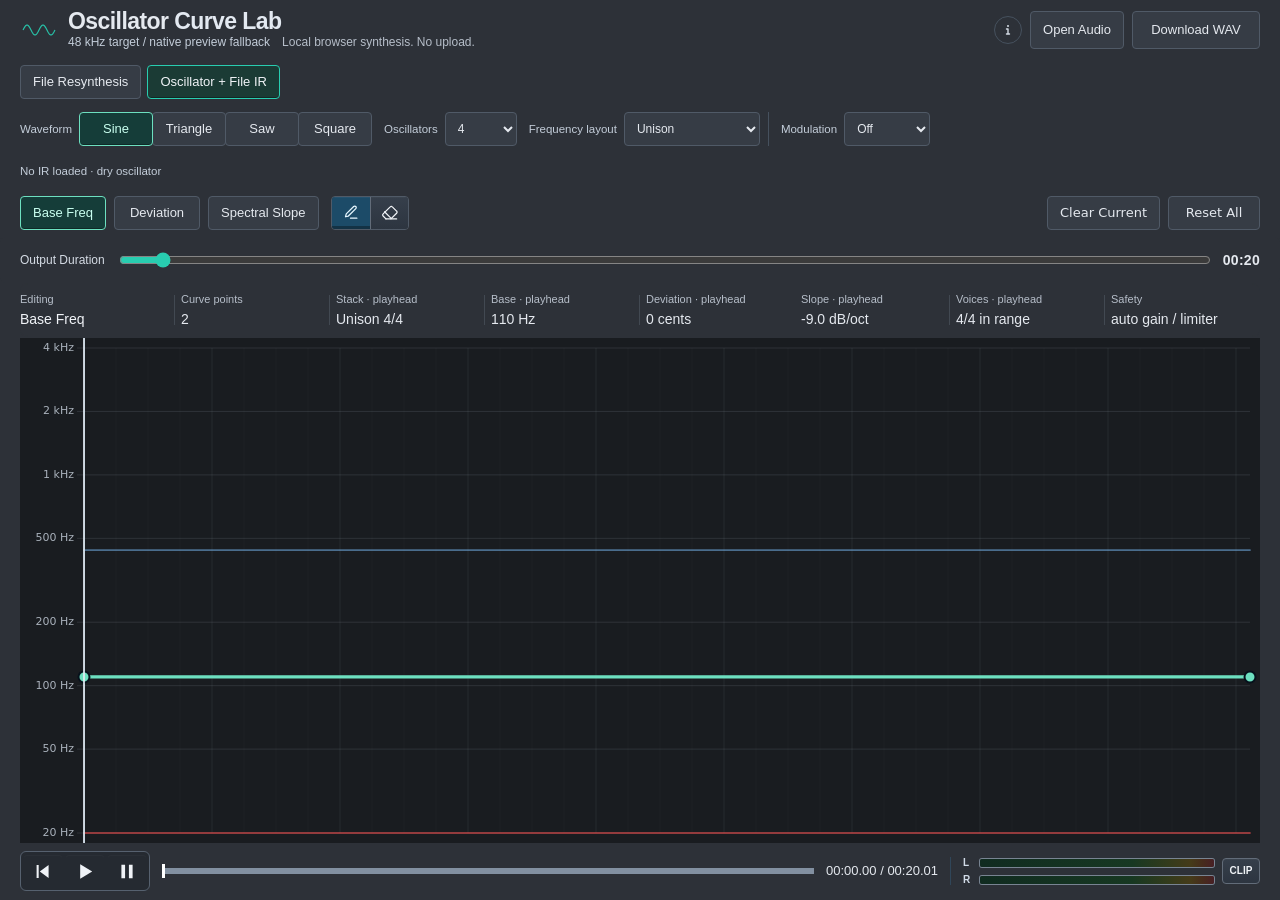
==== index.html @ 2f98160d "Align oscillator footer with common output transport" ====
<!doctype html>
<html lang="en">
  <head>
    <meta charset="utf-8">
    <meta name="viewport" content="width=device-width, initial-scale=1">
    <title>Oscillator Curve Lab</title>
    <link rel="icon" type="image/svg+xml" href="assets/identity/oscillator-micro.svg?v=hub-v0.10">
    <link rel="stylesheet" href="assets/identity/tokens.css?v=hub-v0.10">
    <link rel="stylesheet" href="src/styles.css?v=20261015-source-tone1">
    <link rel="stylesheet" href="src/common-transport.css?v=20261013-1">
    <link rel="stylesheet" href="src/curve-actions.css?v=20261014-family1">
    <link rel="stylesheet" href="src/file-help.css?v=20261014-family1">
    <link rel="stylesheet" href="src/parameter-help.css?v=20261014-family1">
    <link rel="stylesheet" href="src/studio-theme.css?v=20261015-family1">
    <link rel="stylesheet" href="src/button-states.css?v=20261015-2">
  <link rel="stylesheet" href="src/value-strip.css?v=20261015-1">
  <link rel="stylesheet" href="src/functional-surfaces.css?v=20261015-oscillator4">
    <link rel="stylesheet" href="src/content-alignment.css?v=20261015-1">
  <link rel="stylesheet" href="src/transport-polish.css?v=20261015-2">
  <link rel="stylesheet" href="src/transport-surface.css?v=20261015-3">
  <link rel="stylesheet" href="src/brand-layout.css?v=20261015-1">
    <link rel="stylesheet" href="src/readout-layout.css?v=20261015-compact2">
    <link rel="stylesheet" href="src/header-rhythm.css?v=20261015-2">
    <link rel="stylesheet" href="src/expanded-editor.css?v=20261015-1">
    <link rel="stylesheet" href="src/settings-density.css?v=20261015-segments1">
    <link rel="stylesheet" href="src/typography.css?v=20261015-compact-select1">
  <link rel="stylesheet" href="src/quiet-ui.css?v=20261023-family1">
    <link rel="stylesheet" href="src/refined-ui.css?v=20261026-graphite1">
</head>
  <body>
    <main class="app">
      <header class="topbar">
        <div class="brand">
          <img class="brandMark" src="assets/identity/oscillator-symbol.svg?v=hub-v0.10" width="48" height="48" alt="" aria-hidden="true">
          <div class="brandCopy">
            <h1><span>Oscillator </span><span class="brandAccent">Curve Lab</span></h1>
            <p class="tagline">Draw base pitch, oscillator spread, and spectral slope across time.</p>
            <p class="statusLine"><span id="engineStatus">48 kHz target / native preview fallback</span><span class="privacyNote">Local browser synthesis. No upload.</span></p>
          </div>
        </div>
        <div class="transport">
          <details id="fileHelp" class="fileHelp">
            <summary aria-label="Audio file and export information" title="Audio file and export information"><svg width="16" height="16" viewBox="0 0 16 16" fill="none" aria-hidden="true"><circle cx="8" cy="4" r="1" fill="currentColor"/><path d="M6.5 7h1.5v5m-1.5 0h3" stroke="currentColor" stroke-width="1.4" stroke-linecap="round" stroke-linejoin="round"/></svg></summary>
            <div class="fileHelpPanel">
              <strong>Files &amp; export</strong>
              <dl>
                <dt>Input</dt><dd>WAV, MP3 recommended.</dd>
                <dt>AIFF</dt><dd>Mono/stereo 16/24-bit PCM (8–192 kHz), converted locally on import. AIFF-C is not supported.</dd>
                <dt>File size</dt><dd>Up to 16 MiB.</dd>
                <dt>Output</dt><dd>1–600 s synthesis, plus file IR tail when used · Stereo 2ch · 48 kHz / 24-bit WAV.</dd>
              </dl>
              <p>Resynthesis analyzes up to 30 s from the center of the file. Short excerpts recommended. Use one Lab at a time for heavy processing.</p>
            </div>
          </details>
          <button title="AIFF: mono/stereo 16/24-bit PCM is converted locally on import. AIFF-C is not supported." id="openAudioButton" type="button">Open Audio</button>
          <input id="impulseInput" type="file" accept="audio/*,.wav,.aif,.aiff,.aifc,.mp3,.m4a,.flac" hidden>
          <div class="exportStatus" role="status" aria-label="Export status" hidden><strong id="downloadReadout">ready</strong></div>
          <button id="downloadButton" type="button" title="1–600 s synthesis, plus file IR tail when used · Stereo 2ch · 48 kHz / 24-bit WAV.">Download WAV</button>
        </div>
      </header>

      <section class="editor">
        <div class="sourceBand" title="Choose a synthesis path. File IR processes the oscillator sound.">
          <div class="soundModes" role="group" aria-label="Sound generation mode">
            <button id="resynthesisMode" type="button" aria-pressed="false">File Resynthesis</button>
            <button id="convolutionButton" class="active" type="button" aria-pressed="true">Oscillator + File IR</button>
          </div>

        </div>
        <div class="controlBand" id="oscillatorControls">
          <div class="synthesisGroup">
          <div class="waveformButtons" role="group" aria-label="Waveform">
            <span>Waveform</span>
            <button class="waveformButton active" type="button" aria-pressed="true" data-waveform="sine">Sine</button>
            <button class="waveformButton" type="button" aria-pressed="false" data-waveform="triangle">Triangle</button>
            <button class="waveformButton" type="button" aria-pressed="false" data-waveform="saw">Saw</button>
            <button class="waveformButton" type="button" aria-pressed="false" data-waveform="square">Square</button>
          </div>
          <label class="compactField countField">
            Oscillators
            <select id="countSelect">
              <option value="1">1</option>
              <option value="2">2</option>
              <option value="4" selected>4</option>
              <option value="8">8</option>
              <option value="16">16</option>
            </select>
          </label>
          <label class="compactField stackField">
            Frequency layout
            <select id="stackSelect">
              <option value="unison">Unison</option>
              <option value="harmonic">Harmonic</option>
              <option value="odd">Odd Harmonics</option>
              <option value="multiplier">Multiplier</option>
            </select>
          </label>
          </div>
          <div class="modulationGroup">
          <label class="compactField modulationField">
            Modulation
            <select id="modulationSelect">
              <option value="off">Off</option>
              <option value="fm">FM</option>
              <option value="am">AM</option>
              <option value="ring">Ring</option>
            </select>
          </label>
          <label id="modulationRatioField" class="compactField ratioField" hidden>
            Mod Freq ×
            <input id="modulationRatioInput" type="number" min="0.25" max="8" step="0.25" value="1" inputmode="decimal">
          </label>
          </div>
          <div id="resynthesisControls" class="resynthesisControls" hidden>
            <span id="resynthesisSource" class="impulseStatus" role="status">No sound file loaded</span>
            <label class="compactField resynthesisCount">Partials
              <select id="partialCountSelect"><option value="32">32</option><option value="64">64</option></select>
            </label>
            <span id="analysisStatus" role="status">Open a sound file to analyze</span>
          </div>
        </div>

        <div class="impulseBand">
          <span id="impulseStatus" class="impulseStatus" role="status" hidden>No IR loaded · dry oscillator</span>
          <div id="convolutionControls" class="convolutionControls" hidden>
            <label class="wetControl">Dry/Wet
              <input id="convolutionWet" type="range" min="0" max="100" value="50">
              <output id="convolutionWetValue" for="convolutionWet">50%</output>
            </label>
            <label class="wetControl">IR Length
              <input id="impulseLength" type="range" min="0" max="100" value="0">
              <output id="impulseLengthValue" for="impulseLength">0%</output>
            </label>
            <span id="impulseUsedLength" class="impulseUsedLength">3.00 s</span>
          </div>
        </div>

        <div id="modulationInfo" class="modulationInfo" hidden aria-live="polite">
          <span id="modulationFrequencyInfo"></span>
          <span id="modulationAmountInfo"></span>
        </div>

        <div class="legend">
          <div class="modeButtons">
            <button id="basePitchMode" class="active curveMode" type="button" data-parameter-help aria-describedby="basePitchModeHelp">Base Freq</button>
            <button id="deviationMode" class="curveMode" type="button" data-parameter-help aria-describedby="deviationModeHelp">Deviation</button>
            <button id="slopeMode" class="curveMode" type="button" data-parameter-help aria-describedby="slopeModeHelp">Spectral Slope</button>
            <button id="modulationCurveMode" class="curveMode modulationCurveMode" type="button" hidden data-parameter-help aria-describedby="modulationCurveModeHelp">FM Strength</button>
            <div class="toolToggle" role="group" aria-label="Curve editing tool">
              <button id="penTool" class="active" type="button" aria-label="Pen" aria-pressed="true" title="Pen: add or move points">
                <svg xmlns="http://www.w3.org/2000/svg" width="17" height="17" viewBox="0 0 24 24" fill="none" stroke="currentColor" stroke-width="2" stroke-linecap="round" stroke-linejoin="round" aria-hidden="true"><path d="M12 20h9"/><path d="M16.5 3.5a2.121 2.121 0 0 1 3 3L9 17l-4 1 1-4Z"/></svg>
              </button>
              <button id="eraserTool" type="button" aria-label="Eraser" aria-pressed="false" title="Eraser: click a point to delete. Mac: Command-click; PC: Ctrl-click">
                <svg xmlns="http://www.w3.org/2000/svg" width="17" height="17" viewBox="0 0 24 24" fill="none" stroke="currentColor" stroke-width="2" stroke-linecap="round" stroke-linejoin="round" aria-hidden="true"><path d="m7 21-4-4a2 2 0 0 1 0-3L13 4a2 2 0 0 1 3 0l6 6a2 2 0 0 1 0 3l-8 8"/><path d="M22 21H7"/><path d="m5 11 9 9"/></svg>
              </button>
            </div>
          </div>
          <div class="curveActions">
            <button id="clearCurveButton" type="button">Clear Current</button>
            <button id="resetButton" type="button">Reset All</button>
          </div>
        </div>

        <section id="durationPanel" class="durationPanel" aria-label="Output Duration" title="Synthesis duration: 0–10 minutes; IR tail may extend output">
          <label for="durationInput">Output Duration</label>
          <input id="durationInput" type="range" min="0" max="600" step="1" value="20" aria-label="Output Duration" title="Synthesis duration: 0–10 minutes; IR tail may extend output">
          <output id="durationValue" for="durationInput" title="Minutes:seconds">00:20</output>

        </section>

        <div class="workspace">
          <div class="curveStack">

<div id="sourceOverview" class="sourceOverview" hidden><canvas id="sourceOverviewCanvas" role="img" aria-label="Original imported audio, source-time waveform. Color indicates source frequency character, not synthesis output." title="Original imported file · Not synthesis output · No playback seeking"></canvas></div>
<section id="voiceDetails" class="voiceDetails" aria-label="Synthesis details">
              <div class="synthesisHeading" hidden>Synthesis detail <span>Oscillator / partial values · before modulation and file IR</span></div>
        <div class="panel currentValues">
          <div class="readout primaryReadout"><span>Editing</span><strong id="modeReadout">Base Freq</strong></div>
          <div class="readout"><span>Curve points</span><strong id="pointsReadout">2</strong></div>
          <div class="readout"><span title="Synthesis curve value or derived voice/stack value at the output playhead, before modulation, file IR and output processing. Not a selected point or rendered measurement.">Stack · playhead</span><strong id="stackReadout">Unison 4</strong></div>
          <div class="readout"><span title="Synthesis curve value or derived voice/stack value at the output playhead, before modulation, file IR and output processing. Not a selected point or rendered measurement.">Base · playhead</span><strong id="basePitchReadout">110 Hz</strong></div>
          <div class="readout"><span title="Synthesis curve value or derived voice/stack value at the output playhead, before modulation, file IR and output processing. Not a selected point or rendered measurement.">Deviation · playhead</span><strong id="deviationReadout">0 cents</strong></div>
          <div class="readout"><span title="Synthesis curve value or derived voice/stack value at the output playhead, before modulation, file IR and output processing. Not a selected point or rendered measurement.">Slope · playhead</span><strong id="slopeReadout">-9.0 dB/oct</strong></div>
          <div class="readout"><span title="Synthesis curve value or derived voice/stack value at the output playhead, before modulation, file IR and output processing. Not a selected point or rendered measurement.">Voices · playhead</span><strong id="voicesReadout" title="Voices within the synthesis frequency limit at the current curve position / configured oscillators or analyzed partials. This is not playback status.">—</strong></div>
          <div class="readout safetyReadout"><span>Safety</span><strong id="safetyReadout">auto gain / limiter</strong></div>
        </div>

            <div class="canvasFrame frequencyFrame" hidden tabindex="0" role="region" aria-label="Oscillator and partial values. Scroll horizontally to inspect all voices.">
              <canvas id="frequencyCanvas" width="1800" height="110"></canvas>
            </div>
            </section>
            <div class="canvasFrame curveFrame">
              <canvas id="curveCanvas" width="1800" height="440"></canvas>
            </div>
          </div>
        </div>
      </section>
      <footer class="playbackBar" aria-label="Playback and output monitoring">
        <div class="bottomTransport" aria-label="Transport controls">
          <button id="rewindButton" type="button" aria-label="Return to start" title="Return to start" disabled></button>
          <button id="playButton" type="button" aria-label="Play" title="Play · Space" disabled>Play</button>
          <button id="stopButton" type="button" aria-label="Pause" title="Pause · Space" disabled>Pause</button>
        </div>
        <input id="playbackScrubber" type="range" min="0" max="1" step="0.0001" value="0" aria-label="Output playback position" disabled>
        <output id="timeStatus" aria-label="Current playback time and duration">00:00.00 / 00:20.00</output>
        <section class="outputMeter" aria-label="Stereo output level meter">
          <div class="meterChannels">
            <div class="meterRow" data-meter-channel="0">
              <span class="meterChannelLabel">L</span>
              <div class="meterTrack" aria-hidden="true"><div class="meterRms"></div><div class="meterPeak"></div><div class="meterHold"></div></div>
              <span class="meterValue">-∞</span>
            </div>
            <div class="meterRow" data-meter-channel="1">
              <span class="meterChannelLabel">R</span>
              <div class="meterTrack" aria-hidden="true"><div class="meterRms"></div><div class="meterPeak"></div><div class="meterHold"></div></div>
              <span class="meterValue">-∞</span>
            </div>
          </div>
          <button id="meterClipButton" class="meterClip" type="button" aria-pressed="false" title="Clip indicator. Click to reset.">CLIP</button>
        </section>
      </footer>
    </main>

    <script src="src/file-help.js?v=20261014-family1" type="module"></script>
    <script src="src/app.js?v=20261027-transport1" type="module"></script>
  <div id="basePitchModeHelp" class="parameterHelp" role="tooltip" hidden><strong>Base Frequency · 20–4000 Hz</strong><span>Set the base for the oscillator stack, or transpose the analyzed partials in File Resynthesis.</span><span class="helpState"></span></div>
<div id="deviationModeHelp" class="parameterHelp" role="tooltip" hidden><strong>Deviation · Depends on source and layout</strong><span>Unison spreads voices up to ±50 cents. Other layouts and File Resynthesis bend partial relationships with an amount of 0–0.38. Zero keeps the original layout.</span><span class="helpState"></span></div>
<div id="slopeModeHelp" class="parameterHelp" role="tooltip" hidden><strong>Spectral Slope · −24 to +12 dB/oct</strong><span>Tilt voice or partial levels by frequency relative to the base. Negative values favor lower frequencies; positive values favor higher frequencies.</span><span class="helpState"></span></div>
<div id="modulationCurveModeHelp" class="parameterHelp" role="tooltip" hidden><strong>Modulation Strength · FM / AM / Ring</strong><span>FM uses an index of 0–4. AM Depth and Ring Blend use 0–100%. The curve follows the selected modulation mode.</span><span class="helpState"></span></div>
<script type="module" src="src/parameter-help.js?v=20261014-family1"></script>
<script src="src/value-details.js?v=20261015-1" type="module"></script>
  <script type="module" src="src/expanded-editor.js?v=20261015-height2"></script>
  </body>
</html>
---- assets/identity/tokens.css ----
/* Pinned Hub v0.10 palette. Update from palette.json together. */
:root {
  --curve-lab-audio: #459BFF;
  --curve-lab-timbre: #F4CB38;
  --curve-lab-space: #A982FF;
  --curve-lab-granular: #EF4FA4;
  --curve-lab-spectral: #FF7047;
  --curve-lab-oscillator: #28CDB0;
}
---- src/styles.css ----
:root {
  color-scheme: dark;
  --cl-bg: #07111c;
  --cl-bg-deep: #050b12;
  --cl-surface: #0d1b29;
  --cl-surface-raised: #122438;
  --cl-surface-hover: #182f46;
  --cl-surface-active: #1b3751;
  --cl-border: #203a52;
  --cl-border-strong: #345672;
  --cl-text: #e8f0f6;
  --cl-text-secondary: #aabccc;
  --cl-text-muted: #71889b;
  --cl-accent: var(--curve-lab-oscillator);
  --cl-accent-hover: #60dbc5;
  --cl-focus: #98eadc;
  --cl-danger: #e35d80;
  --cl-meter-green: #37c878;
  --cl-meter-yellow: #e1d341;
  --cl-meter-orange: #f09a3c;
  --cl-meter-red: #ed5962;
  --cl-meter-hold: #f5f0df;
  --cl-radius-sm: 4px;
  --cl-radius-md: 6px;
  --cl-radius-lg: 8px;
  --cl-space-1: 4px;
  --cl-space-2: 8px;
  --cl-space-3: 12px;
  --cl-space-4: 16px;
  --cl-space-6: 24px;
  --cl-control-height: 38px;
  --cl-toolbar-height: 54px;
  --bg: var(--cl-bg);
  --surface: var(--cl-surface);
  --surface-strong: var(--cl-surface-raised);
  --line: var(--cl-border);
  --text: var(--cl-text);
  --muted: var(--cl-text-muted);
  --mint: #6de0c0;
  --gold: #f2b705;
  --blue: #6fa8dc;
  --red: #e34b4b;
  --purple: #b887f4;
  font-family: system-ui, -apple-system, BlinkMacSystemFont, "Segoe UI", sans-serif;
  background: var(--cl-bg-deep);
  color: var(--cl-text);
}

* {
  box-sizing: border-box;
}

body {
  position: relative;
  isolation: isolate;
  margin: 0;
  min-height: 100vh;
  min-height: 100dvh;
  overflow: auto;
  overflow-x: hidden;
  background:
    linear-gradient(145deg, rgba(17, 44, 70, 0.34), transparent 48%),
    linear-gradient(325deg, rgba(25, 32, 59, 0.28), transparent 55%),
    var(--cl-bg-deep);
}

body::before,
body::after {
  position: fixed;
  inset: -30%;
  z-index: -1;
  pointer-events: none;
  content: "";
  opacity: 0.34;
  filter: blur(90px);
  will-change: transform;
}

body::before {
  background: linear-gradient(120deg, transparent 20%, rgba(21, 74, 112, 0.48) 50%, transparent 78%);
  animation: cl-ambient-a 96s ease-in-out infinite alternate;
}

body::after {
  background: linear-gradient(55deg, transparent 28%, rgba(45, 43, 91, 0.3) 56%, transparent 82%);
  animation: cl-ambient-b 118s ease-in-out infinite alternate;
}

@keyframes cl-ambient-a {
  from { transform: translate3d(-1.5%, -0.75%, 0) scale(1); }
  to { transform: translate3d(1.5%, 0.75%, 0) scale(1.025); }
}

@keyframes cl-ambient-b {
  from { transform: translate3d(1%, -1%, 0) scale(1.02); }
  to { transform: translate3d(-1%, 1%, 0) scale(1); }
}

button,
input,
select {
  font: inherit;
}

.app {
  display: grid;
  grid-template-columns: minmax(0, 1fr);
  grid-template-rows: auto auto;
  align-content: start;
  min-height: 100vh;
  min-height: 100dvh;
  padding-bottom: calc(var(--transport-reserve, 74px) + env(safe-area-inset-bottom, 0px));
}

.topbar {
  display: grid;
  grid-template-columns: minmax(330px, 1fr) auto;
  align-items: center;
  gap: var(--cl-space-6);
  padding: 18px var(--cl-space-6);
  border-bottom: 1px solid rgba(52, 86, 114, 0.72);
  background: rgba(8, 19, 30, 0.78);
  box-shadow: 0 8px 28px rgba(1, 7, 13, 0.22);
}

.brand {
  display: grid;
  grid-template-columns: 48px minmax(0, 1fr);
  align-items: center;
  gap: var(--cl-space-3);
  min-width: 0;
}

.brandMark {
  width: 48px;
  height: 48px;
  display: block;
  object-fit: contain;
}

.brandCopy {
  min-width: 0;
}

.brand h1 {
  margin: 0;
  font-size: 25px;
  font-weight: 720;
  line-height: 1.05;
  letter-spacing: 0;
}

.brandAccent {
  color: var(--cl-accent);
}

.brand p {
  margin: 0;
}

.tagline {
  margin-top: var(--cl-space-1);
  color: var(--cl-text-secondary);
  font-size: 13px;
  line-height: 1.35;
}

.statusLine {
  display: flex;
  flex-wrap: wrap;
  gap: 5px var(--cl-space-3);
  margin-top: 3px;
  color: var(--cl-text-muted);
  font-size: 11.5px;
  line-height: 1.35;
}

.privacyNote {
  color: #79b8a8;
}

.transport,
.modeButtons,
.curveActions,
.controlBand {
  display: flex;
  align-items: center;
  gap: 8px;
  flex-wrap: wrap;
}

.transport {
  justify-self: end;
  gap: var(--cl-space-2);
}

button,
select,
input {
  height: var(--cl-control-height);
  border: 1px solid var(--cl-border);
  border-radius: var(--cl-radius-md);
  background: var(--cl-surface-raised);
  color: var(--cl-text-secondary);
}

.outputSelect {
  height: var(--cl-control-height);
  display: inline-flex;
  align-items: center;
  border: 1px solid var(--cl-border);
  border-radius: var(--cl-radius-md);
  background: var(--cl-surface-raised);
}

.outputSelect select {
  width: 130px;
  border: 0;
  border-radius: var(--cl-radius-md);
  background: var(--cl-surface-raised);
  padding: 0 8px;
  font-size: 13px;
  font-weight: 500;
}

button {
  min-width: 74px;
  display: inline-flex;
  align-items: center;
  justify-content: center;
  padding: 0 14px;
  font-size: 12.5px;
  font-weight: 620;
  line-height: 1;
  cursor: pointer;
  white-space: nowrap;
  transition: background-color 140ms ease, border-color 140ms ease, color 140ms ease;
}

button:hover {
  border-color: var(--cl-border-strong);
  background: var(--cl-surface-hover);
  color: var(--cl-text);
}

button:focus-visible,
select:focus-visible,
input:focus-visible {
  outline: 2px solid var(--cl-focus);
  outline-offset: 2px;
}

button:active:not(:disabled) {
  background: var(--cl-surface-active);
}

button:disabled {
  opacity: 0.42;
  cursor: default;
}

#downloadButton {
  min-width: 128px;
  border-color: var(--cl-accent);
  background: color-mix(in srgb, var(--cl-accent) 48%, var(--cl-bg));
  color: #f4fbff;
}

#downloadButton:hover {
  border-color: var(--cl-accent-hover);
  background: color-mix(in srgb, var(--cl-accent) 60%, var(--cl-bg));
}

#stopButton {
  border-color: #784054;
  color: #f09ab1;
}

#stopButton:hover {
  border-color: var(--cl-danger);
  background: #321d2a;
  color: #ffc0d0;
}

.editor {
  min-width: 0;
  min-height: 0;
  padding: var(--cl-space-4);
  display: grid;
  grid-template-columns: minmax(0, 1fr);
  align-content: start;
  gap: var(--cl-space-3);
}

.controlBand,
.legend {
  min-height: var(--cl-toolbar-height);
  padding: var(--cl-space-2) var(--cl-space-3);
  border: 1px solid var(--cl-border);
  border-radius: var(--cl-radius-lg);
  background: rgba(13, 27, 41, 0.9);
  box-shadow: 0 10px 28px rgba(1, 7, 13, 0.14);
}

.impulseBand {
  display: flex;
  align-items: center;
  flex-wrap: wrap;
  gap: 8px 12px;
  min-height: 42px;
  padding: 5px var(--cl-space-3);
  border: 1px solid var(--cl-border);
  border-radius: var(--cl-radius-lg);
  background: rgba(13, 27, 41, 0.75);
  font-size: 11.5px;
  color: var(--cl-text-muted);
}

.soundModes {
  display: inline-flex;
  align-items: center;
  gap: 6px;
  flex-wrap: wrap;
}

.controlBand.resynthesisActive > :not(#resynthesisControls) {
  display: none;
}

.soundModes button {
  min-width: 114px;
  height: 32px;
  text-transform: uppercase;
}

.soundModes button[aria-pressed="true"] {
  border-color: var(--cl-accent);
  background: #1b3b35;
  color: var(--cl-text);
}

.convolutionControls,
.resynthesisControls {
  display: flex;
  align-items: center;
  flex-wrap: wrap;
  gap: 8px 14px;
}

.convolutionControls[hidden],
.resynthesisControls[hidden],
.impulseStatus[hidden] {
  display: none;
}

.resynthesisControls {
  color: var(--cl-text-secondary);
}

.resynthesisCount {
  grid-template-columns: auto 76px;
}

.resynthesisCount select {
  width: 76px;
}

.impulseUsedLength {
  color: var(--cl-text-secondary);
  font-variant-numeric: tabular-nums;
}

.impulseStatus {
  min-width: 120px;
  max-width: 340px;
  overflow: hidden;
  text-overflow: ellipsis;
  white-space: nowrap;
}

.wetControl {
  display: inline-flex;
  align-items: center;
  gap: 8px;
  color: var(--cl-text-secondary);
}

.wetControl input {
  width: 120px;
  height: 20px;
  accent-color: #78b3c4;
}

.wetControl output {
  min-width: 34px;
  text-align: right;
  font-variant-numeric: tabular-nums;
}

.compactField,
.waveformButtons {
  display: grid;
  grid-template-columns: auto 126px;
  align-items: center;
  gap: 7px;
  color: var(--cl-text-muted);
  font-size: 11.5px;
}

.waveformButtons {
  grid-template-columns: auto repeat(4, auto);
}

.compactField.smallNumber {
  grid-template-columns: auto 76px auto;
}

.compactField select,
.compactField input {
  width: 126px;
  padding: 0 8px;
  color: var(--cl-text);
}

.countField {
  grid-template-columns: auto 72px;
}

.countField select {
  width: 72px;
}

.stackField {
  grid-template-columns: auto 136px;
}

.stackField select {
  width: 136px;
}

.modulationField {
  grid-template-columns: auto 86px;
}

.modulationField select {
  width: 86px;
}

.compactField.smallNumber input {
  width: 76px;
}

.ratioField {
  grid-template-columns: auto 76px;
}

.ratioField input {
  width: 76px;
}

.modulationInfo {
  display: flex;
  flex-wrap: wrap;
  gap: 5px 20px;
  padding: 2px 4px;
  color: var(--cl-text-secondary);
  font-size: 12px;
  line-height: 1.35;
}

.modulationInfo span:last-child {
  color: #f0d5ad;
}

[hidden] {
  display: none !important;
}

.unitLabel {
  min-width: 22px;
  color: #c4cdcf;
  font-size: 11px;
}

.waveformButton {
  min-width: 74px;
  height: 34px;
  padding: 0 10px;
  border-color: #29445b;
  background: #102236;
  font-size: 12px;
}

.waveformButton.active {
  border-color: var(--mint);
  background: #153d39;
  color: #c9fff0;
}

.toggle {
  height: 34px;
  display: inline-flex;
  align-items: center;
  gap: 7px;
  padding: 0 10px;
  border: 1px solid var(--cl-border);
  border-radius: var(--cl-radius-md);
  background: var(--cl-surface-raised);
  color: var(--cl-text-secondary);
  font-size: 12px;
  white-space: nowrap;
}

.toggle input {
  width: 15px;
  height: 15px;
  accent-color: var(--cl-accent);
}

.compactToggle {
  height: 34px;
  padding: 0 8px;
  color: var(--cl-text-secondary);
}

.legend {
  display: grid;
  grid-template-columns: minmax(0, 1fr) auto;
  align-items: center;
  gap: var(--cl-space-4);
  color: var(--cl-text-muted);
  font-size: 11.5px;
}

.curveActions {
  justify-content: flex-end;
}

.legend button {
  min-width: 86px;
  height: 34px;
}

.durationPanel {
  display: grid;
  grid-template-columns: auto auto minmax(100px, 1fr) auto auto auto;
  align-items: center;
  gap: var(--cl-space-3);
  min-width: 0;
  padding: 10px 12px;
  border: 1px solid var(--cl-border);
  border-radius: var(--cl-radius-lg);
  background: var(--cl-surface);
  color: var(--cl-text-secondary);
  font-size: 12px;
}

.durationPanel select { padding: 0 8px; }
.durationPanel input[type="range"] { width: 100%; min-width: 0; height: 20px; border: 0; background: transparent; accent-color: var(--cl-accent); }
.durationPanel output { color: var(--cl-text); font-variant-numeric: tabular-nums; white-space: nowrap; }
#durationEstimate { color: var(--cl-text-muted); white-space: nowrap; }

.curveMode {
  border-color: #29445b;
  background: #102236;
}

.toolToggle {
  display: inline-flex;
  height: 34px;
  margin-left: var(--cl-space-1);
  border: 1px solid #2d4a61;
  border-radius: var(--cl-radius-md);
  overflow: hidden;
}

.legend .toolToggle button {
  width: 38px;
  min-width: 38px;
  height: 32px;
  padding: 0;
  border: 0;
  border-radius: 0;
  background: #102236;
  color: #9fb5c6;
}

.legend .toolToggle button + button {
  border-left: 1px solid #2d4a61;
}

.legend .toolToggle button.active {
  background: #1c4b68;
  color: #e6f7ff;
}

.legend .toolToggle button:focus-visible {
  outline: 2px solid var(--cl-focus);
  outline-offset: -2px;
}

#basePitchMode.active {
  border-color: var(--mint);
  background: #153d39;
  color: #c9fff0;
}

#deviationMode.active {
  border-color: var(--red);
  background: #3b222b;
  color: #ffd5da;
}

#slopeMode.active {
  border-color: var(--blue);
  background: #1d2f42;
  color: #cfe8ff;
}

#modulationCurveMode.active {
  border-color: var(--purple);
  background: #30253f;
  color: #eee0ff;
}

#modulationCurveMode.active[data-mode="am"] {
  border-color: #e1a058;
  background: #3e2b1d;
  color: #ffe4c5;
}

#modulationCurveMode.active[data-mode="ring"] {
  border-color: #ec809a;
  background: #3c2430;
  color: #ffe0e8;
}

#clearCurveButton,
#resetButton {
  min-width: 92px;
  border-color: #5a3948;
  color: #e3acbc;
}

#clearCurveButton:hover,
#resetButton:hover {
  border-color: var(--cl-danger);
  background: #321d2a;
  color: #ffd5df;
}

.panel {
  display: grid;
  grid-template-columns: repeat(9, minmax(104px, 1fr));
  gap: 0;
  padding: 10px 12px;
  border: 1px solid var(--cl-border);
  border-radius: var(--cl-radius-lg);
  background: rgba(10, 23, 36, 0.91);
  box-shadow: 0 8px 24px rgba(1, 7, 13, 0.12);
}

.readout {
  position: relative;
  display: grid;
  gap: 4px;
  min-width: 0;
  padding: 0 12px;
  color: var(--cl-text-muted);
  font-size: 9.5px;
  line-height: 1.2;
  text-transform: uppercase;
}

.readout:first-child {
  padding-left: 4px;
}

.readout:not(:last-child)::after {
  position: absolute;
  top: 3px;
  right: 0;
  bottom: 3px;
  width: 1px;
  background: rgba(52, 86, 114, 0.58);
  content: "";
}

.readout strong {
  color: var(--cl-text);
  font-weight: 650;
  font-size: 12.5px;
  font-variant-numeric: tabular-nums;
  line-height: 1.3;
  overflow: hidden;
  text-overflow: ellipsis;
  text-transform: none;
  white-space: nowrap;
}

.workspace {
  min-width: 0;
  overflow-x: auto;
}

.curveStack {
  display: grid;
  gap: var(--cl-space-3);
  min-width: 0;
}

.canvasFrame {
  min-width: 0;
  overflow: hidden;
  border: 1px solid var(--cl-border-strong);
  border-radius: var(--cl-radius-lg);
  background: #0c1f31;
  box-shadow: 0 16px 38px rgba(1, 7, 13, 0.2);
}

#frequencyCanvas,
#curveCanvas {
  display: block;
  width: 100%;
  background: #0c1f31;
}

#frequencyCanvas {
  height: 110px;
}

#curveCanvas {
  height: clamp(240px, calc(440px - var(--editor-extra-height, 0px)), 440px) !important;
  cursor: crosshair;
}

#curveCanvas.eraseMode {
  cursor: url("eraser-cursor.svg") 5 25, crosshair;
}

.playbackBar {
  position: fixed;
  z-index: 10;
  right: var(--cl-space-4);
  bottom: max(var(--cl-space-3), env(safe-area-inset-bottom, 0px));
  left: var(--cl-space-4);
  margin: 0;
  display: grid;
  grid-template-columns: auto auto minmax(160px, 1fr) minmax(33vw, 38vw);
  align-items: center;
  gap: var(--cl-space-4);
  min-height: 66px;
  padding: 10px 12px;
  border: 1px solid var(--cl-border);
  border-radius: var(--cl-radius-lg);
  background: rgba(10, 23, 36, 0.97);
  box-shadow: 0 12px 30px rgba(1, 7, 13, 0.32);
}

@media (max-height: 900px) {
  .topbar { padding: 10px var(--cl-space-4); }
  .brand { grid-template-columns: 40px minmax(0, 1fr); }
  .brandMark { width: 40px; height: 40px; }
  .brand h1 { font-size: 22px; }
  .editor { padding: 10px var(--cl-space-3); gap: var(--cl-space-2); }
  .controlBand, .legend { min-height: 48px; padding: 5px var(--cl-space-2); }
  .impulseBand { min-height: 36px; padding: 4px var(--cl-space-2); }
  .panel { padding: 7px var(--cl-space-2); }
  .curveStack { gap: var(--cl-space-2); }
  #frequencyCanvas { height: clamp(80px, calc((100dvh - 620px) / 2), 120px) !important; }
  #curveCanvas { height: clamp(170px, calc(100dvh - 550px - var(--editor-extra-height, 0px)), 340px) !important; }
}

.bottomTransport { display: flex; align-items: center; gap: var(--cl-space-2); }
.bottomTransport button { min-width: 74px; }

#timeStatus {
  min-width: 166px;
  color: var(--cl-text);
  font-size: 16px;
  font-weight: 680;
  font-variant-numeric: tabular-nums;
  text-align: center;
  white-space: nowrap;
}

.scrubberGroup {
  display: grid;
  grid-template-columns: auto minmax(90px, 1fr);
  align-items: center;
  gap: var(--cl-space-2);
  min-width: 0;
  color: var(--cl-text-muted);
  font-size: 10px;
  font-weight: 650;
  text-transform: uppercase;
}

#playbackScrubber {
  width: 100%;
  height: 20px;
  margin: 0;
  padding: 0;
  accent-color: var(--cl-accent);
  cursor: pointer;
}
#playbackScrubber:disabled { opacity: 0.42; cursor: default; }

.outputMeter {
  display: grid;
  grid-template-columns: auto minmax(140px, 1fr) auto;
  align-items: center;
  gap: var(--cl-space-2);
  min-width: 0;
  padding-left: var(--cl-space-3);
  border-left: 1px solid rgba(52, 86, 114, 0.58);
}
.meterTitle { color: var(--cl-text-muted); font-size: 9px; font-weight: 750; }
.meterChannels { display: grid; gap: 5px; min-width: 0; }
.meterRow { display: grid; grid-template-columns: 11px minmax(90px, 1fr) 34px; align-items: center; gap: 5px; }
.meterChannelLabel, .meterValue { color: var(--cl-text-muted); font-size: 9px; font-weight: 650; font-variant-numeric: tabular-nums; }
.meterValue { text-align: right; }
.meterTrack {
  position: relative;
  height: 7px;
  overflow: hidden;
  border: 1px solid #233d53;
  border-radius: 2px;
  background: #050c13;
}
.meterRms, .meterPeak {
  position: absolute;
  inset: 0;
  width: 100%;
  clip-path: inset(0 100% 0 0);
  background: linear-gradient(90deg, var(--cl-meter-green) 0%, var(--cl-meter-green) 68%, var(--cl-meter-yellow) 80%, var(--cl-meter-orange) 90%, var(--cl-meter-red) 100%);
}
.meterRms { opacity: 0.72; }
.meterPeak { top: 1px; bottom: 1px; opacity: 0.96; }
.meterHold { position: absolute; top: 0; bottom: 0; left: 0; width: 1px; background: var(--cl-meter-hold); }
.meterClip {
  min-width: 38px;
  width: 38px;
  height: 26px;
  padding: 0;
  border-color: #493142;
  background: #1b1c28;
  color: #79576a;
  font-size: 8.5px;
  font-weight: 760;
}
.meterClip.clipped { border-color: var(--cl-danger); background: #5a2035; color: #ffd5df; }

@media (max-width: 1360px) {
  .panel {
    grid-template-columns: repeat(5, minmax(0, 1fr));
    gap: 10px 0;
  }

  .readout:nth-child(5n)::after {
    display: none;
  }
}

@media (max-width: 1180px) {
  .topbar {
    grid-template-columns: minmax(320px, 1fr) auto;
  }

  .transport {
    grid-column: 2;
    grid-row: 1;
    max-width: 560px;
  }

  .playbackBar { grid-template-columns: auto auto minmax(190px, 1fr); }
  .outputMeter {
    grid-column: 1 / -1;
    grid-row: 2;
    padding: var(--cl-space-2) 0 0;
    border-top: 1px solid rgba(52, 86, 114, 0.58);
    border-left: 0;
  }

}

@media (max-width: 860px) {
  .durationPanel { grid-template-columns: auto minmax(0, 1fr) auto; gap: var(--cl-space-2); }
  .durationPanel > label { grid-column: 1 / 3; }
  #durationMin { grid-column: 1; }
  #durationInput { grid-column: 2; }
  #durationMax { grid-column: 3; }
  #durationValue { grid-column: 2; }
  #durationEstimate { grid-column: 1 / -1; white-space: normal; }
  .topbar {
    align-items: start;
    grid-template-columns: minmax(0, 1fr);
    gap: var(--cl-space-3);
    padding: var(--cl-space-4);
  }

  .brand {
    grid-template-columns: 40px minmax(0, 1fr);
  }

  .brandMark {
    width: 40px;
    height: 40px;
  }

  .brand h1 {
    font-size: 22px;
  }

  .transport {
    grid-column: 1;
    grid-row: auto;
    justify-self: start;
  }

  .transport {
    max-width: none;
  }

  .editor {
    padding: var(--cl-space-3);
  }

  .legend {
    align-items: start;
    grid-template-columns: minmax(0, 1fr);
  }

  .curveActions {
    justify-content: flex-start;
  }

  .panel {
    grid-template-columns: repeat(2, minmax(118px, 1fr));
    gap: 10px 0;
  }

  .readout:nth-child(2n)::after {
    display: none;
  }

  .readout:nth-child(5n):not(:last-child)::after {
    display: block;
  }

  .playbackBar { right: var(--cl-space-3); left: var(--cl-space-3); grid-template-columns: auto minmax(150px, 1fr); gap: var(--cl-space-3); }
  .app { padding-bottom: calc(130px + env(safe-area-inset-bottom, 0px)); }
  #timeStatus { justify-self: end; min-width: 0; font-size: 14px; }
  .scrubberGroup, .outputMeter { grid-column: 1 / -1; }
  .outputMeter { grid-row: auto; }
}

@media (max-width: 520px) {
  .waveformButtons { grid-template-columns: repeat(2, minmax(0, 1fr)); }
  .waveformButtons > span { grid-column: 1 / -1; }
  .waveformButton { min-width: 0; }
  .app { padding-bottom: calc(170px + env(safe-area-inset-bottom, 0px)); }
  .playbackBar { grid-template-columns: minmax(0, 1fr) auto; }
  .bottomTransport button { min-width: 64px; padding: 0 9px; }
  #timeStatus { font-size: 12px; }
  .scrubberGroup > span, .meterTitle, .meterValue { display: none; }
  .scrubberGroup { grid-template-columns: minmax(0, 1fr); }
  .outputMeter { grid-template-columns: minmax(0, 1fr) auto; }
  .meterRow { grid-template-columns: 11px minmax(70px, 1fr); }
}

@media (prefers-reduced-motion: reduce) {
  body::before,
  body::after {
    animation: none;
    transform: none;
  }

  button {
    transition: none;
  }
}

/* Actual viewport budget follows wrapped controls and transport height. */
#frequencyCanvas { height: var(--frequency-height, 64px) !important; }
#curveCanvas { height: var(--curve-height, 180px) !important; }

/* Source -> synthesis settings -> time curves. Existing synthesis routes are unchanged. */
.sourceBand { display:flex; align-items:center; flex-wrap:wrap; gap:8px 12px; padding:8px 12px; border-bottom:1px solid var(--cl-border); }
.sectionLabel { color:var(--cl-text-muted); font-size:11px; letter-spacing:.06em; text-transform:uppercase; }
.sourceHint { flex-basis:100%; font-size:11px; color:var(--cl-text-muted); }
.synthesisGroup, .modulationGroup { display:flex; align-items:center; flex-wrap:wrap; gap:8px 12px; }
.modulationGroup { border-left:1px solid var(--cl-border); padding-left:12px; }
.soundModes button { min-width:0; text-transform:none; }
.impulseBand:has(#impulseStatus[hidden]) { display:none; }
.voiceDetails { border:1px solid var(--cl-border); border-radius:8px; overflow:hidden; }
.voiceDetails summary { cursor:pointer; padding:7px 12px; font-size:12px; color:var(--cl-text-secondary); }
.voiceDetails summary span { margin-left:10px; color:var(--cl-text-muted); font-size:11px; }
.voiceDetails summary:focus-visible { outline:2px solid var(--cl-accent); outline-offset:-2px; }
.voiceDetails .panel { margin:0; padding:4px 12px; border:0; }
.voiceDetails .frequencyFrame { border:0; }
@media(max-width:700px) { .modulationGroup { border-left:0; padding-left:0; } .voiceDetails summary span { display:none; } }
@media(min-width:900px) {
  .voiceDetails .panel { grid-template-columns:repeat(8,minmax(0,1fr)); gap:0; }
  .voiceDetails .readout { padding:0 6px; }
  .sourceBand { padding:5px 10px; }
  .sourceHint { flex-basis:auto; }
  .controlBand { box-shadow:none; }
}

/* Shared compact duration clock, matching Granular. */
.durationPanel { grid-template-columns:auto minmax(80px,1fr) auto; gap:12px; }
.durationPanel > label, #durationInput, #durationValue { grid-column:auto; }
.durationPanel #durationValue { min-width:5ch; text-align:right; font-size:14px; font-weight:600; font-variant-numeric:tabular-nums; letter-spacing:.02em; }
@media(max-width:520px) {
 .durationPanel { grid-template-columns:1fr auto; gap:8px; }
 .durationPanel > label { grid-column:1; grid-row:1; }
 .durationPanel #durationValue { grid-column:2; grid-row:1; }
 .durationPanel #durationInput { grid-column:1/-1; grid-row:2; }
}

/* Original-file visual reference: quiet static panel, separate from synthesis time. */
.sourceOverview { min-width:0; border:1px solid #424952; background:#191c20; }
.sourceOverview[hidden] { display:none; }
#sourceOverviewCanvas { display:block; width:100%; height:96px; }

/* Retain partial monitor for future evaluation without reserving web layout space. */
.frequencyFrame[hidden], .synthesisHeading[hidden] { display: none !important; }
---- src/common-transport.css ----
/* Curve Lab common bottom transport. Independent from engine and waveform UI. */
.playbackBar{display:grid;grid-template-columns:auto minmax(100px,1fr) auto minmax(200px,25%);align-items:center;gap:12px;min-height:54px;padding:6px 10px}
.bottomTransport{display:flex;align-items:center;gap:0;padding:3px;border:1px solid #304252;border-radius:6px;background:#101d29}
.bottomTransport button,#rewindButton{position:relative;display:block;width:38px;min-width:38px;height:32px;padding:0;border:0;border-radius:3px;background:transparent;color:#d2dce5;font-size:0;box-shadow:none}
.bottomTransport button::before{content:"";position:absolute;left:50%;top:50%;transform:translate(-50%,-50%);width:16px;height:16px;background:currentColor}
#playButton::before{clip-path:polygon(20% 5%,95% 50%,20% 95%)}
#stopButton::before{clip-path:polygon(15% 8%,38% 8%,38% 92%,15% 92%,15% 8%,62% 8%,85% 8%,85% 92%,62% 92%,62% 8%)}
#rewindButton::before{clip-path:polygon(10% 10%,23% 10%,23% 90%,10% 90%,10% 10%,85% 10%,85% 90%,30% 50%,85% 10%)}
#rewindButton{margin-right:7px;border-right:1px solid #344655;border-radius:3px 0 0 3px}
#playButton[aria-pressed="true"]{background:#35404b;color:#d2dce5}
.bottomTransport button:hover{background:#26394c;color:#d2dce5}
.bottomTransport button:disabled{opacity:.35}
.bottomTransport button:focus-visible{outline:2px solid #d2dce5;outline-offset:2px}
#timeStatus{min-width:0;font-size:13px;white-space:nowrap}
#playbackScrubber{appearance:none;-webkit-appearance:none;display:block;width:100%;min-width:0;height:34px;padding:0;margin:0;border:0;border-radius:0;cursor:ew-resize;
background:linear-gradient(to right,var(--cl-accent,#459bff) 0% var(--progress,0%),#223a50 var(--progress,0%) 100%) center / 100% 6px no-repeat}
#playbackScrubber::-webkit-slider-runnable-track{height:6px;background:transparent}
#playbackScrubber::-webkit-slider-thumb{appearance:none;-webkit-appearance:none;width:3px;height:14px;margin-top:-4px;border:0;border-radius:0;background:#fff}
#playbackScrubber::-moz-range-track{height:6px;background:transparent}
#playbackScrubber::-moz-range-thumb{width:3px;height:14px;border:0;border-radius:0;background:#fff}
#playbackScrubber:disabled{opacity:.35}
.playbackBar .outputMeter{display:grid;grid-template-columns:minmax(0,1fr) auto;min-width:0;align-items:center}
.playbackBar .meterTitle{display:none}
.playbackBar .meterValue{position:absolute;width:1px;height:1px;overflow:hidden;clip-path:inset(50%);white-space:nowrap}
.playbackBar .meterRow{grid-template-columns:12px minmax(60px,1fr)}
.playbackBar .meterChannelLabel{font-size:11px;color:#b5c6d6}
.playbackBar .meterChannels{gap:6px}
.playbackBar .meterTrack{height:8px;border:0;border-radius:2px;background:linear-gradient(to right,#102b20 0%,#173822 65%,#323b1c 80%,#453b19 90%,#462c1c 95%,#481f25 100%)}
.playbackBar .meterRms,.playbackBar .meterPeak{transform:none;clip-path:inset(0 100% 0 0);background:linear-gradient(to right,#49ca87 0%,#6bd56e 65%,#b9db60 80%,#edce5b 90%,#f39b58 95%,#f26470 100%)}
.playbackBar .meterPeak{top:0;bottom:0;opacity:1}
.playbackBar .meterRms{opacity:.55}
.playbackBar .meterHold{width:1px;background:#eff5f8;transform:translateX(-.5px)}
@media(max-width:1100px){.playbackBar{grid-template-columns:auto minmax(100px,1fr) auto}.playbackBar .outputMeter{grid-column:1/-1;border-left:0;padding:2px 0 0}.app{padding-bottom:130px}}
@media(max-width:600px){.playbackBar{grid-template-columns:auto 1fr;gap:6px}#playbackScrubber{grid-row:2;grid-column:1/-1}#timeStatus{grid-row:1;grid-column:2;font-size:11px}.app{padding-bottom:160px}}

#playButton,#stopButton,#rewindButton{color:#d2dce5}
#playButton:hover,#stopButton:hover,#rewindButton:hover{color:#d2dce5;background:#26394c}
.playbackBar #timeStatus{width:auto;max-width:none;overflow:visible;text-overflow:clip;justify-self:stretch}
---- src/curve-actions.css ----
/* Family curve actions: Audio Curve Lab reference. No behavior changes. */
#clearCurveButton, #resetButton {
  box-sizing: border-box;
  min-width: 92px;
  height: 38px;
  padding: 0 14px;
  display: inline-flex;
  align-items: center;
  justify-content: center;
  border: 1px solid #203a52;
  border-radius: 6px;
  background: #122438;
  color: #aabccc;
  font-family: system-ui, -apple-system, BlinkMacSystemFont, "Segoe UI", sans-serif;
  font-size: 13px;
  font-weight: 620;
  line-height: 1;
  white-space: nowrap;
  box-shadow: none;
}
#clearCurveButton { border-color: #3b5063; }
#clearCurveButton:hover:not(:disabled), #resetButton:hover:not(:disabled) {
  border-color: #345672;
  background: #182f46;
  color: #e8f0f6;
}
#clearCurveButton:active:not(:disabled), #resetButton:active:not(:disabled) {
  background: #1b3751;
}
#clearCurveButton:focus-visible, #resetButton:focus-visible {
  outline: 2px solid #8fbfff;
  outline-offset: 2px;
}
#clearCurveButton:disabled, #resetButton:disabled {
  background: #122438;
  color: #aabccc;
  opacity: .42;
  cursor: default;
}
#clearCurveButton:disabled { border-color: #3b5063; }
#resetButton:disabled { border-color: #203a52; }
@media (min-width: 900px) {
  #clearCurveButton, #resetButton { height: 30px; }
}
---- src/file-help.css ----
.fileHelp { position:relative; flex:none; }
.fileHelp > summary { list-style:none; display:flex; align-items:center; justify-content:center; width:28px; height:28px; box-sizing:border-box; border:1px solid var(--cl-border); border-radius:50%; color:var(--cl-text-secondary); background:transparent; cursor:pointer; }
.fileHelp > summary::-webkit-details-marker { display:none; }
.fileHelp > summary:hover, .fileHelp[open] > summary { color:var(--cl-text); border-color:var(--cl-accent); }
.fileHelp > summary:focus-visible { outline:2px solid var(--cl-accent); outline-offset:3px; }
.fileHelpPanel { position:absolute; z-index:30; right:0; top:calc(100% + 8px); width:min(340px,calc(100vw - 32px)); box-sizing:border-box; padding:16px; border:1px solid var(--cl-border); border-radius:8px; background:#101e2c; color:#c8d7e5; box-shadow:0 12px 32px #0008; font-size:12px; line-height:1.5; }
.fileHelpPanel > strong { color:#edf4fa; font-size:13px; }
.fileHelpPanel dl { display:grid; grid-template-columns:58px minmax(0,1fr); gap:9px 12px; margin:12px 0; }
.fileHelpPanel dt { color:#8fa9bf; }
.fileHelpPanel dd { margin:0; }
.fileHelpPanel p { margin:12px 0 0; padding-top:10px; border-top:1px solid var(--cl-border); color:#9fb4c5; }
@media(max-width:600px) { .fileHelpPanel { position:fixed; left:16px; right:16px; top:150px; width:auto; max-height:calc(100dvh - 180px); overflow:auto; } }

@media(min-width:601px) and (max-width:900px) { .fileHelpPanel { left:0; right:auto; } }
---- src/parameter-help.css ----
.parameterHelp {
  position: fixed;
  z-index: 1000;
  width: min(300px, calc(100vw - 24px));
  box-sizing: border-box;
  padding: 12px 14px;
  border: 1px solid #36516b;
  border-radius: 8px;
  background: #102030;
  color: #d4e0ec;
  box-shadow: 0 5px 18px #0005;
  font-size: 12px;
  line-height: 1.55;
}
.parameterHelp[hidden] { display: none; }
.parameterHelp strong { display: block; margin-bottom: 4px; color: #f0f5fa; font-size: 12px; }
.parameterHelp span { display: block; }

/* Retain legacy nodes for existing UI writers; descriptions now live on controls. */
.parameterLegend, .curveLegend { display: none !important; }
.parameterHelp .helpState { margin-top: 6px; color: #a8bed3; font-size: 11px; }
---- src/studio-theme.css ----
/* Family studio pilot, derived from Audio 3e9723b. Presentation only.
   Keep each Lab's accent, parameter colors, enabled/bypassed states and layout. */
:root {
 --cl-bg: #292f38; --cl-bg-deep: #222830; --cl-surface: #252c35;
 --cl-surface-raised: #303945; --cl-surface-hover: #444f5e;
 --cl-border: #46515e; --cl-border-strong: #637182;
 --cl-text: #f0f3f7; --cl-text-secondary: #d5dce5; --cl-text-muted: #c3cdd9;
 --cl-canvas: #191c20; --cl-radius-md: 4px; --cl-radius-lg: 5px;
}
body { font-family: -apple-system,BlinkMacSystemFont,"Segoe UI",sans-serif; background: #292f38; }
body::before,body::after { display:none; }
.app { background:#292f38; }
.topbar { background:#292f38; border-bottom-color:transparent; box-shadow:none; }
.brand h1 { font-weight:600; letter-spacing:-.025em; }
.brandAccent { color:#e3e9f1; }
button,.fileButton,select,input { font-weight:500; }
button:not(.active):not(.enabled):not(.bypassed):not(.clipped):not(:disabled):not([aria-pressed="true"]),
.fileButton,select,input[type="number"] {
 background:#303945; color:#edf1f6; border-color:#626f7f;
}
button:focus-visible,select:focus-visible,input:focus-visible { outline:2px solid var(--cl-focus); outline-offset:2px; }
button:disabled { opacity:.6; }
.editor { gap:0; padding:0; }
.legend,.effectBar,.panel,.controlBand,.sourceBand,.impulseBand,
.canvasFrame,.outputWaveFrame,.spatialPanel,.playbackBar,.playbackDock {
 border-radius:0; box-shadow:none;
}
.legend,.effectBar,.controlBand,.sourceBand,.impulseBand,.panel {
 background:#252c35; border:0; border-bottom:1px solid #46515e;
}
.legend,.effectBar { background:#292f38; }
.panel .readout strong { font-weight:500; }
.canvasFrame,.outputWaveFrame { border:0; background:#191c20; }
.curveStack { gap:1px; }
.chainDiagram,.spatialPanel { background:#252c35; border-color:#46515e; }
.parameterBar,.durationPanel,.roomControls { background:#252c35; border-color:#46515e; }
.playbackBar,.playbackDock { background:#292f38; border-color:#46515e; }
#clearCurveButton,#resetButton { background:#2d3540; color:#edf1f6; border-color:#626f7f; font-weight:500; }
#clearCurveButton:hover:not(:disabled),#resetButton:hover:not(:disabled) { background:#444f5e; border-color:#8796a8; color:#fff; }
.fileHelpPanel,.parameterHelp,.confirmDialog { background:#252e39; color:#d5dce5; border-color:#718196; }
.fileHelpPanel p,.fileHelpPanel dt,.parameterHelp .helpState { color:#c3cdd9; }
.playbackBar .meterTrack { box-shadow:0 0 0 1px #788492; }
.playbackBar .meterChannelLabel { color:#d1dbe7; }
.curveMode.active,.parameterButton.active { box-shadow:inset 0 -2px currentColor; }
@media(max-width:899px) {
 .app { padding-bottom:0; }
 .playbackBar,.playbackDock { position:static; inset:auto; margin:0; }
 .tagline { display:none; }
}

/* Keep frequency labels and editing targets legible at browser zoom. */
@media (max-width: 899px) {
  #curveCanvas { min-height: 220px; }
}
---- src/button-states.css ----
/* Shared button-state contract. Local copies intentionally identical across six Labs.
   Presentation only: preserve parameter-specific active colors and semantic states. */
:root {
  --cl-button-rest: linear-gradient(#363f4b, #2d3540);
  --cl-button-text: #f0f3f7;
  --cl-button-edge: #626c79;
}
/* Off means available but not selected; bypassed effects remain editable. */
button:not(.active):not(.enabled):not(.editing):not(.clipped):not([aria-pressed="true"]):not(:disabled),
button.bypassed:not(:disabled), .fileButton {
  background: var(--cl-button-rest) !important;
  color: var(--cl-button-text) !important;
  border-color: var(--cl-button-edge) !important;
  box-shadow: inset 0 1px #ffffff06 !important;
}
button:not(.active):not(.enabled):not(.editing):not(.clipped):not([aria-pressed="true"]):not(:disabled):hover,
button.bypassed:not(:disabled):hover, .fileButton:hover {
  background: #444f5e !important;
  border-color: #8796a8 !important;
}
/* A full-width dark lower bevel replaces text underlines; no size/layout change. */
button:is(.active,.editing,[aria-pressed="true"]):not(:disabled):not(.clipped) {
  box-shadow: inset 0 1px #ffffff0a, inset 0 -3px #00000055 !important;
}
.curveMode.active::after { content: none !important; }
/* Unavailable is distinct from an available off button. */
button:disabled {
  opacity: 1 !important;
  background: #353b44 !important;
  color: #949eac !important;
  border-color: #495360 !important;
  box-shadow: none !important;
  cursor: default;
}

/* Role-based dimensions. Do not apply text metrics to transport glyphs or fade handles. */
:root {
  --cl-control-font: 13px;
  --cl-control-radius: 4px;
  --cl-control-height: 34px;
}
button:is(.curveMode,.effectModule,.parameterButton,.waveformButton,.chainBlock),
.soundModes button, #clearCurveButton, #resetButton, #analyzeButton,
#cancelResetButton, #confirmResetButton {
  box-sizing: border-box;
  font-size: var(--cl-control-font) !important;
  font-weight: 500;
  line-height: 18px !important;
  height: var(--cl-control-height) !important;
  min-height: var(--cl-control-height) !important;
  border-radius: var(--cl-control-radius) !important;
  padding-block: 0 !important;
}
.fileButton, #openAudioButton, #downloadButton {
  box-sizing: border-box;
  font-size: var(--cl-control-font) !important;
  font-weight: 500;
  line-height: 18px !important;
  height: 38px !important;
  min-height: 38px !important;
  border-radius: var(--cl-control-radius) !important;
}
.toolToggle { border-radius: var(--cl-control-radius) !important; }
.toolToggle button {
  box-sizing: border-box;
  height: 32px !important; min-height: 32px !important;
  border-radius: 0 !important;
}
/* Transport keeps its existing zero-size text and CSS icon construction. */
#rewindButton, #playButton, #stopButton {
  box-sizing: border-box;
  height: 32px !important; min-height: 32px !important;
  border-radius: 3px !important;
}
#rewindButton { border-radius: 3px 0 0 3px !important; }
.sourceEditToolbar button:not(.fadeHandle) {
  font-size: 11px !important;
  height: 26px !important; min-height: 26px !important;
  border-radius: var(--cl-control-radius) !important;
}
#editZoomIn, #editZoomOut { font-size: 14px !important; }
/* Secondary information shares a hierarchy without changing content or order. */
.statusLine, .tagline { font-size: 12px; }
.readout > span, .readout > label { font-size: 11px; }
.readout > strong { font-size: 14px; }
---- src/value-strip.css ----
/* Audio information-density pilot; no overlays on editing surfaces. */
.valueStrip { display:flex; align-items:center; flex-wrap:wrap; gap:10px 24px; padding:8px 20px; background:#252c35; border-bottom:1px solid #46515e; font-size:12px; color:#c3cdd9; }
.valueBasis { font-size:11px; color:#aebbc9; }
.compactValue { display:inline-flex; gap:8px; align-items:baseline; white-space:nowrap; }
.compactValue strong { font-size:13px; font-weight:500; color:#f0f3f7; font-variant-numeric:tabular-nums; min-width:58px; }
.valueDetails { margin-left:auto; font-size:12px; }
.valueDetails summary { cursor:pointer; padding:4px 0; color:#c3cdd9; }
.valueDetails[open] { flex-basis:100%; margin-left:0; }
.valueDetailsBody { display:flex; flex-wrap:wrap; gap:8px 24px; padding:6px 0 2px; }
.valueDetailsBody strong { margin-left:6px; color:#d5dce5; font-weight:500; }
.valueDetails summary:focus-visible { outline:2px solid #a9cfff; outline-offset:3px; }
.exportStatus { display:flex; flex-direction:column; gap:3px; font-size:10px; color:#c3cdd9; max-width:180px; }
.exportStatus strong { font-size:12px; font-weight:500; color:#d5dce5; overflow-wrap:anywhere; }
@media(max-width:639px) { .valueStrip {padding:8px 10px; gap:8px 16px;} .valueBasis {flex-basis:100%;} }

.valueDetails .panel {display:flex; flex-wrap:wrap; gap:12px 24px; padding:8px 0; border:0; background:transparent;}
.valueDetails .readout {padding:0; min-width:100px;}
.valueDetails .readout::after {display:none !important;}
.compactValue strong {min-width:0;}
.compactValue {white-space:normal; flex-wrap:wrap;}
---- src/functional-surfaces.css ----
/* Functional surfaces: shared upper controls, independent waveform/analysis area. */
:root { --family-header: #373b43; --family-wave: #191c20; --family-curve: #191c20; --family-transport: #373b43; }
.topbar,.legend,.effectBar,.parameterBar,.parameterLegend,.controlBand,.sourceBand,.impulseBand,.durationPanel,.roomControls,.valueStrip,.voiceDetails,.modulationInfo { background:var(--family-header); border-color:transparent; }
.valueDetails .panel,.voiceDetails .panel { background:transparent; }
.outputWaveFrame,.timelineFrame,.sourceFrame,.frequencyFrame { background:var(--family-wave); }
.canvasFrame.curveFrame { background:var(--family-curve); }
.playbackBar,.playbackDock { background:var(--family-transport); }

/* Restore pre-density readouts in the unified upper surface. */
.currentValues { background:#373b43; border:0; }

.exportStatus[hidden] { display:none; }

/* Reviewed family continuity; preserve Oscillator control grouping. */
body,.app { background:#373b43; }
.app > .playbackBar { background:#373b43; border:0; border-radius:0; box-shadow:none; }
.curveActions { border-left:0; }
.frequencyFrame,.canvasFrame { background:#191c20; }
.frequencyFrame { border-bottom:1px solid #46515e; }

#formatSelect { border:1px solid #626f7f; border-radius:4px; }

.voiceDetails .synthesisHeading { padding:7px 0; font-size:12px; color:var(--cl-text-secondary); }
.synthesisHeading span { margin-left:10px; color:var(--cl-text-muted); font-size:11px; }
@media(max-width:700px) { .synthesisHeading span { display:none; } }
---- src/content-alignment.css ----
/* Shared content rails. Layout only; retain each Lab's approved colors. */
:root { --lab-content-inset:20px; }
.topbar,.editor > .legend,.editor > .effectBar,.editor > .parameterBar,
.editor > .currentValues,.editor > .durationPanel,.editor > .roomControls,
.editor > .sourceBand,.editor > .controlBand,.editor > .impulseBand,
.editor > .modulationInfo,.editor > .chainDiagram {
 padding-inline:var(--lab-content-inset); border-left-width:0; border-right-width:0;
}
.currentValues .readout:first-child { padding-left:0; }
.currentValues .readout:last-child { padding-right:0; }
.app > .playbackBar { left:0; right:0; margin-inline:0; padding-inline:var(--lab-content-inset); border-left-width:0; border-right-width:0; }
.editor { background:#373b43; }
@media(max-width:600px) { :root { --lab-content-inset:10px; } }
 .editor > .workspace { margin-inline:var(--lab-content-inset); }
.voiceDetails { border-left-width:0; border-right-width:0; }
.voiceDetails > summary,.voiceDetails > .currentValues { padding-inline:0; }
---- src/transport-polish.css ----
/* Neutral, equal-cell transport. Audio palette; isolated from generic buttons. */
.playbackBar .bottomTransport { display:flex; align-items:center; gap:4px; padding:3px; border:1px solid #596472; border-radius:6px; background:#292f37; }
.playbackBar .bottomTransport :is(#rewindButton,#playButton,#stopButton) { box-sizing:border-box; flex:0 0 38px; display:grid; place-items:center; width:38px; min-width:38px; max-width:38px; height:32px; min-height:32px; margin:0; padding:0; border:0; border-radius:3px !important; background:transparent !important; color:#d2dce5; box-shadow:none; font-size:0 !important; line-height:0; }
.playbackBar .bottomTransport :is(#rewindButton,#playButton,#stopButton)::before { display:block; position:absolute; width:16px; height:16px; left:50%; top:50%; transform:translate(-50%,-50%); margin:0; }
.playbackBar .bottomTransport :is(#rewindButton,#playButton,#stopButton):hover:not(:disabled) { background:#343a42 !important; color:#eef1f4; }
.playbackBar .bottomTransport #playButton[aria-pressed="true"] { background:#5c6978 !important; color:#eef1f4; }
.playbackBar .bottomTransport :is(#rewindButton,#playButton,#stopButton):disabled { opacity:.35; }
---- src/transport-surface.css ----
/* Family transport surface: controls keep their separate neutral capsule. */
body,.app { background:#373b43; }
.app > .playbackBar,.app > .playbackDock,.playbackDock > .playbackBar {
 background:#373b43; border:0; border-radius:0; box-shadow:none; margin:0; left:0; right:0; bottom:0;
}
.app > .playbackBar,.playbackDock > .playbackBar { min-height:56px; padding-block:8px; }
.app > .playbackDock { padding:0; }
.playbackBar #playbackScrubber { background:linear-gradient(to right,var(--cl-accent,#459bff) 0% var(--progress,0%),#8290a1 var(--progress,0%) 100%) center / 100% 6px no-repeat; }
@media(max-width:1180px) {
 .app > .playbackBar,.app > .playbackDock { position:static; inset:auto; }
 .app { padding-bottom:0; }
}

@media(min-width:1181px) {
 .playbackBar { grid-template-columns:auto minmax(100px,1fr) auto minmax(200px,25%); }
 .playbackBar .outputMeter { grid-column:auto; grid-row:auto; }
}
@media(min-width:601px) and (max-width:1180px) {
 .playbackBar { grid-template-columns:auto minmax(100px,1fr) auto; }
 .playbackBar .outputMeter { grid-column:1/-1; grid-row:2; }
}

@media(max-width:1180px) { #curveCanvas { height:220px !important; } }
---- src/brand-layout.css ----
/* Audio Curve Lab is the family title/mark geometry reference. */
.topbar .brand {
  display:grid;
  grid-template-columns:38px minmax(0,1fr);
  align-items:center;
  gap:10px;
  min-width:0;
}
.topbar .brandMark { display:block; width:38px; height:38px; object-fit:contain; }
.topbar .brandCopy { min-width:0; }
.topbar .brand h1 {
  margin:0;
  font-size:23px;
  font-weight:600;
  line-height:1.1;
  letter-spacing:-.025em;
}
@media(max-width:899px) {
  .topbar .brand { grid-template-columns:40px minmax(0,1fr); gap:12px; }
  .topbar .brandMark { width:40px; height:40px; }
  .topbar .brand h1 { font-size:22px; }
}
---- src/readout-layout.css ----
/* Shared readout rhythm; keep each Lab's column count and semantic values. */
.panel.currentValues { padding-block:8px; align-items:start; row-gap:12px; }
.currentValues > .readout {
  display:grid;
  grid-template-rows:14px 18px;
  align-content:start;
  align-items:baseline;
  row-gap:4px;
  padding-block:0;
  min-width:0;
}
.currentValues > .readout > span,
.currentValues > .readout > label { font-size:11px; line-height:14px; }
.currentValues > .readout > strong {
  font-size:14px;
  line-height:18px;
  font-weight:500;
  font-variant-numeric:tabular-nums;
}
/* Only the header output-channel selector shares file/export button geometry. */
.topbar select:is(#renderFormat,#formatSelect) {
  box-sizing:border-box;
  height:38px;
  min-height:38px;
  padding-block:0;
  font-size:13px;
  font-weight:500;
  line-height:18px;
  border-radius:4px;
}

/* Compact stacked readouts without reducing type size or hiding values. */
@media (max-width:899px) {
  .panel.currentValues { padding-block:6px; row-gap:8px; }
  .currentValues > .readout { row-gap:2px; }
}
---- src/header-rhythm.css ----
/* Audio header rhythm; retain file/engine status and local-processing notice. */
.topbar { padding-block:9px; gap:12px; }
.topbar .statusLine { display:flex; flex-wrap:wrap; gap:4px 12px; line-height:1.35; }
.topbar .statusLine > span { min-width:0; overflow-wrap:anywhere; }
@media(min-width:900px) { .topbar .tagline { display:none; } }
@media(max-width:899px) {
  .topbar .tagline { display:block; margin-top:0 !important; font-size:12px; line-height:1.35; }
}

.currentValues > .safetyReadout { grid-template-rows:14px minmax(18px,auto); }
.currentValues > .safetyReadout > strong { white-space:normal; overflow:visible; text-overflow:clip; }
---- src/expanded-editor.css ----
/* Fill available desktop height, then scroll naturally when controls need space. */
.app { display:block; height:auto; min-height:100dvh; padding-bottom:0; }
.editor { height:auto; align-content:start; padding-bottom:0; }
.app > .playbackBar, .app > .playbackDock { position:static; inset:auto; margin-bottom:0; }
.workspace, .curveStack { height:auto; align-content:start; }
#curveCanvas { height:var(--available-curve-height,300px) !important; }
---- src/settings-density.css ----
/* Compact settings at narrow widths; keep all controls in their source order. */
@media (max-width:899px) {
  .sourceBand { padding-block:6px; gap:6px 10px; }
  .controlBand { padding-block:6px; gap:8px 12px; align-items:start; }
  .voiceDetails .synthesisHeading { padding-block:5px; }
}
@media (max-width:520px) {
  .synthesisGroup {
    display:grid;
    grid-template-columns:repeat(2,minmax(0,1fr));
    gap:8px 12px;
    width:100%;
    min-width:0;
  }
  .synthesisGroup .waveformButtons {
    grid-column:1/-1;
    grid-template-columns:repeat(4,minmax(0,1fr));
    gap:4px 6px;
  }
  .waveformButtons > span { grid-column:1/-1; }
  .synthesisGroup .compactField { grid-template-columns:minmax(0,1fr); gap:4px; }
  .synthesisGroup .compactField select { width:100%; min-width:0; }
  .modulationGroup { border-left:0; padding-left:0; gap:8px 12px; }
  .voiceDetails .synthesisHeading { padding-block:5px; }
}

/* Long file/status strings wrap instead of hiding their diagnostic content. */
.impulseStatus, #analysisStatus {
  min-width:0; max-width:100%; white-space:normal;
  overflow-wrap:anywhere; overflow:visible; text-overflow:clip;
}
.resynthesisControls, .convolutionControls { min-width:0; max-width:100%; }
.voiceDetails .frequencyFrame { overflow-x:auto; overflow-y:hidden; }
#frequencyCanvas { max-width:none; height:110px !important; }

/* One connected waveform selector; preserve individual native buttons/focus. */
.synthesisGroup .waveformButtons { column-gap:0; row-gap:4px; }
.waveformButtons > span { margin-right:7px; }
.waveformButtons .waveformButton { border-radius:0; position:relative; }
.waveformButtons .waveformButton + .waveformButton { margin-left:-1px; }
.waveformButtons .waveformButton:first-of-type { border-radius:4px 0 0 4px; }
.waveformButtons .waveformButton:last-of-type { border-radius:0 4px 4px 0; }
.waveformButtons .waveformButton:is(.active,:focus-visible) { z-index:1; }
---- src/typography.css ----
/* Family restrained typography. Audio-approved direction; display only.
   Preserve Lab-specific enabled/active colors, icon geometry and disabled/focus states. */
:root {
 --cl-type-control:13px; --cl-type-caption:11px; --cl-type-body:12px;
 --cl-type-value:14px; --cl-control-inset:12px;
}
:is(.fileButton,#openAudioButton,#downloadButton,.curveMode,.effectModule,
.parameterButton,.waveformButton,.chainBlock,#resynthesisMode,#convolutionButton,
#clearCurveButton,#resetButton) {
 font-size:var(--cl-type-control) !important; font-weight:400; letter-spacing:0;
 padding-inline:var(--cl-control-inset); box-shadow:none !important;
}
:is(.fileButton,#openAudioButton,#downloadButton,.curveMode,.effectModule,
.parameterButton,.waveformButton,.chainBlock,#resynthesisMode,#convolutionButton,
#clearCurveButton,#resetButton):not(:disabled):not(.active):not(.enabled):not(.editing):not(.clipped):not([aria-pressed="true"]) {
 border-color:#5d6672 !important; background:linear-gradient(#353d48,#303741) !important;
}
:is(.fileButton,#openAudioButton,#downloadButton,.curveMode,.effectModule,
.parameterButton,.waveformButton,.chainBlock,#resynthesisMode,#convolutionButton,
#clearCurveButton,#resetButton):not(:disabled):not(.active):not(.enabled):not(.editing):not(.clipped):not([aria-pressed="true"]):hover {
 border-color:#8796a8 !important; background:#444f5e !important;
}
:is(#resynthesisMode,#convolutionButton,.curveMode,.effectModule,.parameterButton,
.waveformButton,.chainBlock):is(.active,.enabled,.editing,[aria-pressed="true"]):not(:disabled) {
 box-shadow:inset 0 -1px #00000055 !important;
}
.currentValues > .readout > :is(span,label) {
 font-size:11px; font-weight:400; line-height:14px; text-transform:none; letter-spacing:0;
}
.currentValues > .readout > strong {
 font-size:14px; font-weight:400; line-height:18px; font-variant-numeric:tabular-nums;
}
.sectionLabel,.chainLabel,.curveTimeLabel {
 font-weight:500; text-transform:none; letter-spacing:0;
}
#timeStatus { font-size:13px; font-weight:500; line-height:16px; font-variant-numeric:tabular-nums; }
.playbackBar #meterClipButton { font-size:10px; font-weight:600; line-height:12px; }
.playbackBar .meterChannelLabel { font-size:10px; font-weight:600; }
.parameterHelp { font-size:12px; font-weight:400; line-height:1.55; }
.parameterHelp strong { font-weight:600; }
.parameterHelp .helpState { font-weight:400; }
/* Duration14/600 remains an intentional readout role, not an oversized button. */

/* Oscillator compact settings: text-only refinement; retain existing control dimensions. */
.compactField select { font-size:12px; }
.voiceDetails .synthesisHeading { line-height:18px; }
.voiceDetails .synthesisHeading span { white-space:normal; overflow-wrap:anywhere; }
@media (max-width:700px) {
 .voiceDetails .synthesisHeading span { display:block; margin-left:0; margin-top:2px; line-height:16px; }
}
---- src/quiet-ui.css ----
/* Audio-approved quiet context: preserve geometry, selected colors and disabled states. */
:is(.fileButton,#openAudioButton,#downloadButton,.curveMode,.effectModule,.parameterButton,.waveformButton,.chainBlock,#resynthesisMode,#convolutionButton,#clearCurveButton,#resetButton):not(:disabled):not(.active):not(.enabled):not(.editing):not(.clipped):not([aria-pressed="true"]) {
 background:#303740 !important; border-color:#48515c !important; box-shadow:none !important;
}
:is(.fileButton,#openAudioButton,#downloadButton,.curveMode,.effectModule,.parameterButton,.waveformButton,.chainBlock,#resynthesisMode,#convolutionButton,#clearCurveButton,#resetButton):not(:disabled):not(.active):not(.enabled):not(.editing):not(.clipped):not([aria-pressed="true"]):hover {
 background:#404a56 !important; border-color:#7a899b !important;
}
:is(.fileButton,button):focus-visible { outline:2px solid #a9cfff !important; outline-offset:2px; }
.currentValues > .readout > :is(span,label) { color:#adb6c2; }
.readout:not(:last-child)::after { background:#454b54; }
.curveTimeLabel { color:#aab4c0; }
.toolToggle { border-color:#48515c !important; }
---- src/refined-ui.css ----
/* Curve Lab graphite contract v1 — 2026-10-26.
   Paint only: retain dimensions, typography metrics, hit targets and musical colors.
   Identical in all six Labs; portable roles are documented in INTERFACE_GRAPHITE_CONTRACT.md. */
:root {
  --cl-surface-shell: #2d3138;
  --cl-surface-canvas: #191c20;
  --cl-surface-control: #363c45;
  --cl-surface-hover: #444d59;
  --cl-surface-popover: #272c33;
  --cl-ink-primary: #e5e9ef;
  --cl-ink-secondary: #b6bec9;
  --cl-ink-caption: #aab4c0;
  --cl-edge-rest: #505a67;
  --cl-edge-hover: #7d8796;
  --cl-edge-divider: #424952;
  --cl-focus-ring: #a9cfff;
  --audio-surface-file: var(--cl-surface-shell);
  --audio-surface-controls: var(--cl-surface-shell);
  --audio-surface-values: var(--cl-surface-shell);
  --audio-surface-transport: var(--cl-surface-shell);
  --family-header: var(--cl-surface-shell);
  --family-transport: var(--cl-surface-shell);
}
body, .app, .editor,
.topbar, .legend, .effectBar, .parameterBar, .controlBand, .sourceBand,
.impulseBand, .durationPanel, .roomControls, .voiceDetails, .modulationInfo,
.panel.currentValues, .chainDiagram,
.app > .playbackBar, .app > .playbackDock, .playbackDock > .playbackBar {
  background: var(--cl-surface-shell) !important;
}
body, .app, .topbar, .topbar h1 { color: var(--cl-ink-primary); }

/* Available/off is separate from enabled, currently edited, unavailable and clipped. */
:is(.fileButton,#openAudioButton,#downloadButton,.curveMode,.effectModule,
.parameterButton,.waveformButton,.chainBlock,#resynthesisMode,#convolutionButton,
#clearCurveButton,#resetButton,#editZoomIn,#editZoomOut,#editZoomFit,
#editUndo,#editRedo,#editDelete):not(:disabled):not(.active):not(.enabled):not(.editing):not(.clipped):not([aria-pressed="true"]) {
  background: var(--cl-surface-control) !important;
  color: var(--cl-ink-primary) !important;
  border-color: var(--cl-edge-rest) !important;
  box-shadow: none !important;
}
:is(.fileButton,#openAudioButton,#downloadButton,.curveMode,.effectModule,
.parameterButton,.waveformButton,.chainBlock,#resynthesisMode,#convolutionButton,
#clearCurveButton,#resetButton,#editZoomIn,#editZoomOut,#editZoomFit,
#editUndo,#editRedo,#editDelete):not(:disabled):not(.active):not(.enabled):not(.editing):not(.clipped):not([aria-pressed="true"]):hover {
  background: var(--cl-surface-hover) !important;
  border-color: var(--cl-edge-hover) !important;
}
:is(.fileButton,button,select):focus-visible {
  outline: 2px solid var(--cl-focus-ring) !important;
  outline-offset: 2px;
}
.topbar select, .compactField select, .synthesisGroup select,
.resynthesisControls select, .modulationGroup select {
  background-color: var(--cl-surface-control);
  color: var(--cl-ink-primary);
  border-color: var(--cl-edge-rest);
}
.toolToggle { border-color: var(--cl-edge-rest) !important; }
.toolToggle svg { stroke-width: 1.75; }

/* Semantic content remains visible; no opacity is applied to a container. */
.currentValues > .readout > :is(span,label) { color: var(--cl-ink-secondary); }
.currentValues > .readout > strong { color: var(--cl-ink-primary); }
.currentValues > .primaryReadout > strong { color: #f1f4f8; }
.currentValues > .referenceReadout > strong { color: var(--cl-ink-secondary); }
.readout:not(:last-child)::after { background: var(--cl-edge-divider); }
.privacyNote, .tagline { color: var(--cl-ink-secondary); }
#editStatus, .curveTimeLabel { color: var(--cl-ink-caption); }
.sourceEditToolbar > strong { color: #c6ced8; }
#timeStatus, #durationValue { color: var(--cl-ink-primary); }
.playbackBar .bottomTransport {
  background: #252a31;
  border-color: #56616f;
}
.playbackBar .bottomTransport :is(#rewindButton,#playButton,#stopButton) {
  color: var(--cl-ink-primary);
}

/* Transient panels share a neutral surface; position, size and text metrics stay intact. */
.parameterHelp, .fileHelpPanel {
  background: var(--cl-surface-popover);
  color: var(--cl-ink-primary);
  border-color: #626d7b;
  box-shadow: 0 6px 18px #0004;
}
.parameterHelp strong, .fileHelpPanel > strong { color: #f1f4f8; }
.parameterHelp .helpState, .fileHelpPanel dt, .fileHelpPanel p {
  color: var(--cl-ink-secondary);
}
.fileHelpPanel p { border-top-color: var(--cl-edge-divider); }
.spatialPanel { border-color: #38414a; }
.spatialHeader > span { color: var(--cl-ink-secondary); }

/* Long output/seek clocks must remain readable on a narrow transport. */
@media (max-width: 600px) {
  .playbackBar #timeStatus {
    min-width: 0;
    white-space: normal;
    overflow-wrap: anywhere;
  }
}
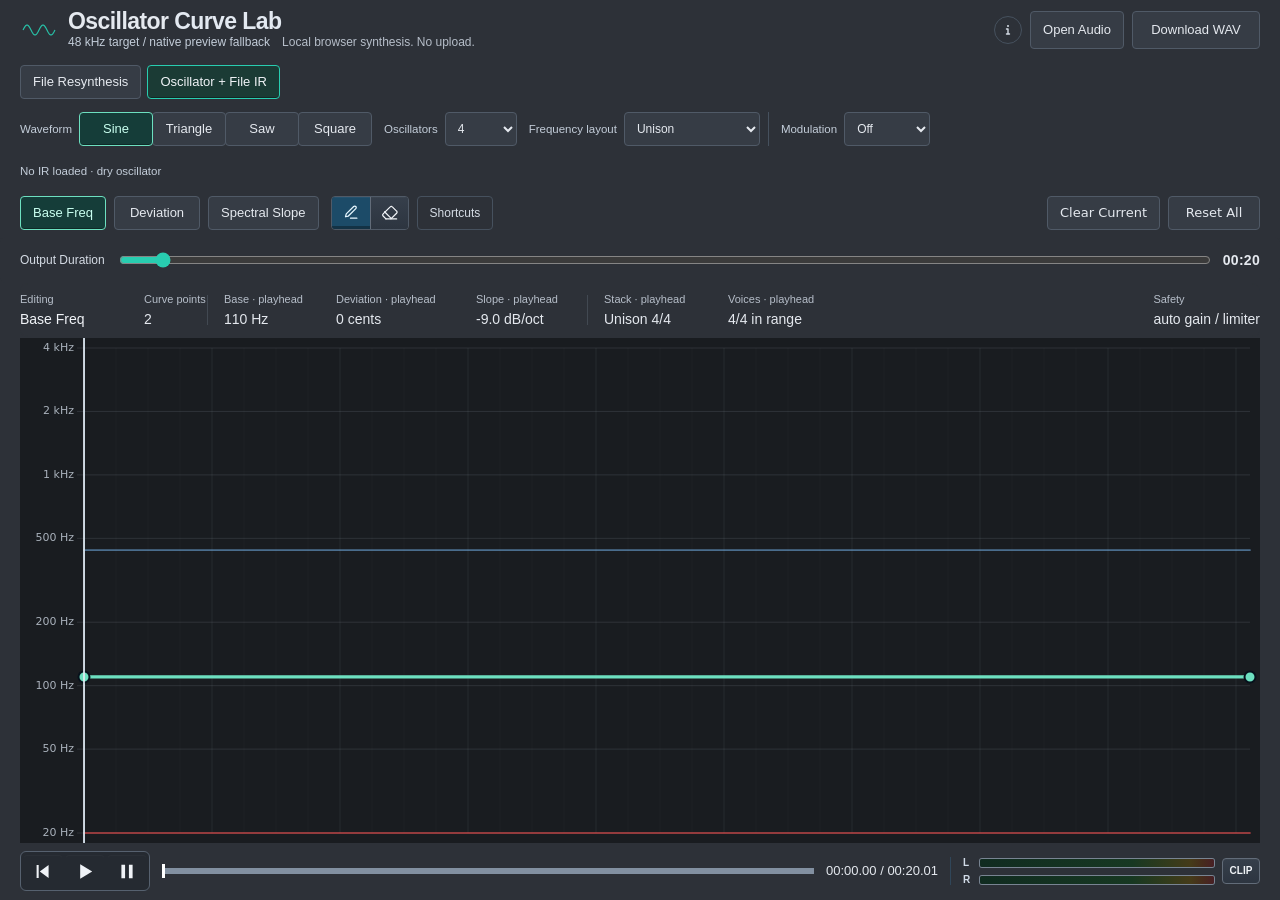
==== commit 7963871b: "Clarify readout hierarchy and contextual shortcut help" ====
--- a/index.html
+++ b/index.html
@@ -19,7 +19,7 @@
   <link rel="stylesheet" href="src/transport-polish.css?v=20261015-2">
   <link rel="stylesheet" href="src/transport-surface.css?v=20261015-3">
   <link rel="stylesheet" href="src/brand-layout.css?v=20261015-1">
-    <link rel="stylesheet" href="src/readout-layout.css?v=20261015-compact2">
+    <link rel="stylesheet" href="src/readout-layout.css?v=20261028-family-guide1">
     <link rel="stylesheet" href="src/header-rhythm.css?v=20261015-2">
     <link rel="stylesheet" href="src/expanded-editor.css?v=20261015-1">
     <link rel="stylesheet" href="src/settings-density.css?v=20261015-segments1">
@@ -147,13 +147,17 @@
             <button id="slopeMode" class="curveMode" type="button" data-parameter-help aria-describedby="slopeModeHelp">Spectral Slope</button>
             <button id="modulationCurveMode" class="curveMode modulationCurveMode" type="button" hidden data-parameter-help aria-describedby="modulationCurveModeHelp">FM Strength</button>
             <div class="toolToggle" role="group" aria-label="Curve editing tool">
-              <button id="penTool" class="active" type="button" aria-label="Pen" aria-pressed="true" title="Pen: add or move points">
+              <button id="penTool" class="active" type="button" aria-label="Pen" aria-pressed="true" title="Pen: add or move points. Shift-drag a point and following points vertically; X stays fixed. Esc cancels the group drag.">
                 <svg xmlns="http://www.w3.org/2000/svg" width="17" height="17" viewBox="0 0 24 24" fill="none" stroke="currentColor" stroke-width="2" stroke-linecap="round" stroke-linejoin="round" aria-hidden="true"><path d="M12 20h9"/><path d="M16.5 3.5a2.121 2.121 0 0 1 3 3L9 17l-4 1 1-4Z"/></svg>
               </button>
-              <button id="eraserTool" type="button" aria-label="Eraser" aria-pressed="false" title="Eraser: click a point to delete. Mac: Command-click; PC: Ctrl-click">
+              <button id="eraserTool" type="button" aria-label="Eraser" aria-pressed="false" title="Eraser: click a point to delete. Mac: Option-click; PC: Ctrl-click">
                 <svg xmlns="http://www.w3.org/2000/svg" width="17" height="17" viewBox="0 0 24 24" fill="none" stroke="currentColor" stroke-width="2" stroke-linecap="round" stroke-linejoin="round" aria-hidden="true"><path d="m7 21-4-4a2 2 0 0 1 0-3L13 4a2 2 0 0 1 3 0l6 6a2 2 0 0 1 0 3l-8 8"/><path d="M22 21H7"/><path d="m5 11 9 9"/></svg>
               </button>
             </div>
+            <details id="shortcutHelp" class="fileHelp shortcutHelp">
+              <summary title="Existing shortcuts by editing area">Shortcuts</summary>
+              <div class="fileHelpPanel" aria-label="Keyboard shortcuts"><strong>Keyboard shortcuts</strong><h3>Curve editing</h3><dl><dt>Shift-drag</dt><dd>Move this and following points vertically. X stays fixed.</dd><dt>Option-click</dt><dd>Mac: delete a point. PC: Ctrl-click. Endpoints stay protected.</dd><dt>Esc</dt><dd>Cancel the pending Shift group drag.</dd></dl><h3>Playback and controls</h3><dl><dt>Space</dt><dd>Play/pause after a selector is closed. Open menus, inputs and help keep their own keys.</dd><dt>Tab / Shift-Tab</dt><dd>Focus controls. Native range keys adjust the output slider; seeking into an IR tail remains unsupported.</dd></dl><p>Curve values are before modulation and file IR. Output progress includes the existing tail; it does not imply arbitrary tail seeking. Esc closes this guide.</p></div>
+            </details>
           </div>
           <div class="curveActions">
             <button id="clearCurveButton" type="button">Clear Current</button>
@@ -174,13 +178,13 @@
 <div id="sourceOverview" class="sourceOverview" hidden><canvas id="sourceOverviewCanvas" role="img" aria-label="Original imported audio, source-time waveform. Color indicates source frequency character, not synthesis output." title="Original imported file · Not synthesis output · No playback seeking"></canvas></div>
 <section id="voiceDetails" class="voiceDetails" aria-label="Synthesis details">
               <div class="synthesisHeading" hidden>Synthesis detail <span>Oscillator / partial values · before modulation and file IR</span></div>
-        <div class="panel currentValues">
+        <div class="panel currentValues contextReadouts">
           <div class="readout primaryReadout"><span>Editing</span><strong id="modeReadout">Base Freq</strong></div>
-          <div class="readout"><span>Curve points</span><strong id="pointsReadout">2</strong></div>
-          <div class="readout"><span title="Synthesis curve value or derived voice/stack value at the output playhead, before modulation, file IR and output processing. Not a selected point or rendered measurement.">Stack · playhead</span><strong id="stackReadout">Unison 4</strong></div>
+          <div class="readout editContextEnd"><span>Curve points</span><strong id="pointsReadout">2</strong></div>
           <div class="readout"><span title="Synthesis curve value or derived voice/stack value at the output playhead, before modulation, file IR and output processing. Not a selected point or rendered measurement.">Base · playhead</span><strong id="basePitchReadout">110 Hz</strong></div>
           <div class="readout"><span title="Synthesis curve value or derived voice/stack value at the output playhead, before modulation, file IR and output processing. Not a selected point or rendered measurement.">Deviation · playhead</span><strong id="deviationReadout">0 cents</strong></div>
-          <div class="readout"><span title="Synthesis curve value or derived voice/stack value at the output playhead, before modulation, file IR and output processing. Not a selected point or rendered measurement.">Slope · playhead</span><strong id="slopeReadout">-9.0 dB/oct</strong></div>
+          <div class="readout playbackGroupEnd"><span title="Synthesis curve value or derived voice/stack value at the output playhead, before modulation, file IR and output processing. Not a selected point or rendered measurement.">Slope · playhead</span><strong id="slopeReadout">-9.0 dB/oct</strong></div>
+          <div class="readout"><span title="Synthesis curve value or derived voice/stack value at the output playhead, before modulation, file IR and output processing. Not a selected point or rendered measurement.">Stack · playhead</span><strong id="stackReadout">Unison 4</strong></div>
           <div class="readout"><span title="Synthesis curve value or derived voice/stack value at the output playhead, before modulation, file IR and output processing. Not a selected point or rendered measurement.">Voices · playhead</span><strong id="voicesReadout" title="Voices within the synthesis frequency limit at the current curve position / configured oscillators or analyzed partials. This is not playback status.">—</strong></div>
           <div class="readout safetyReadout"><span>Safety</span><strong id="safetyReadout">auto gain / limiter</strong></div>
         </div>
@@ -190,7 +194,7 @@
             </div>
             </section>
             <div class="canvasFrame curveFrame">
-              <canvas id="curveCanvas" width="1800" height="440"></canvas>
+              <canvas id="curveCanvas" width="1800" height="440" aria-label="Curve editor. Click to add or drag to move. Shift-drag a point and following points vertically with X fixed. Esc cancels. Mac Option-click deletes; PC Ctrl-click."></canvas>
             </div>
           </div>
         </div>
@@ -221,8 +225,8 @@
       </footer>
     </main>
 
-    <script src="src/file-help.js?v=20261014-family1" type="module"></script>
-    <script src="src/app.js?v=20261027-transport1" type="module"></script>
+    <script src="src/file-help.js?v=20261028-family-guide1" type="module"></script>
+    <script src="src/app.js?v=20261027-shift1" type="module"></script>
   <div id="basePitchModeHelp" class="parameterHelp" role="tooltip" hidden><strong>Base Frequency · 20–4000 Hz</strong><span>Set the base for the oscillator stack, or transpose the analyzed partials in File Resynthesis.</span><span class="helpState"></span></div>
 <div id="deviationModeHelp" class="parameterHelp" role="tooltip" hidden><strong>Deviation · Depends on source and layout</strong><span>Unison spreads voices up to ±50 cents. Other layouts and File Resynthesis bend partial relationships with an amount of 0–0.38. Zero keeps the original layout.</span><span class="helpState"></span></div>
 <div id="slopeModeHelp" class="parameterHelp" role="tooltip" hidden><strong>Spectral Slope · −24 to +12 dB/oct</strong><span>Tilt voice or partial levels by frequency relative to the base. Negative values favor lower frequencies; positive values favor higher frequencies.</span><span class="helpState"></span></div>
--- a/src/readout-layout.css
+++ b/src/readout-layout.css
@@ -34,3 +34,52 @@
   .panel.currentValues { padding-block:6px; row-gap:8px; }
   .currentValues > .readout { row-gap:2px; }
 }
+
+/* Audio-approved readout roles, adapted only to this Lab's retained fields. */
+.panel.currentValues.contextReadouts { grid-template-columns:112px 68px 100px 128px 116px 112px 116px minmax(144px,1fr); column-gap:12px; }
+.panel.currentValues.contextReadouts > .readout { padding-inline:0; grid-template-rows:14px minmax(18px,auto); }
+.panel.currentValues.contextReadouts > .readout > strong { white-space:normal; overflow:visible; text-overflow:clip; overflow-wrap:anywhere; }
+.panel.currentValues.contextReadouts > .readout::after { display:none; }
+@media(min-width:1100px) {
+ .panel.currentValues.contextReadouts > :is(.editContextEnd,.playbackGroupEnd)::after { display:block; right:4px; }
+ .panel.currentValues.contextReadouts > .readout:last-child { justify-self:end; }
+}
+@media(min-width:640px) and (max-width:1099px) { .panel.currentValues.contextReadouts { grid-template-columns:repeat(4,minmax(0,1fr)); } }
+@media(min-width:440px) and (max-width:639px) { .panel.currentValues.contextReadouts { grid-template-columns:repeat(3,minmax(0,1fr)); } }
+@media(max-width:439px) { .panel.currentValues.contextReadouts { grid-template-columns:repeat(2,minmax(0,1fr)); } }
+
+/* Reuse the file-information disclosure and Graphite panel roles for shortcuts. */
+.shortcutHelp > summary {
+  width:auto;
+  height:var(--cl-control-height,34px);
+  padding-inline:var(--cl-control-inset,12px);
+  border-radius:var(--cl-control-radius,4px);
+  font-size:var(--cl-type-body,12px);
+  font-weight:400;
+}
+.shortcutHelp .fileHelpPanel {
+  position:fixed;
+  right:auto;
+  width:min(460px,calc(100vw - 24px));
+  max-height:calc(100dvh - 24px);
+  overflow:auto;
+  overscroll-behavior:contain;
+  text-transform:none;
+  letter-spacing:0;
+}
+.shortcutHelp .fileHelpPanel h3 {
+  margin:14px 0 0;
+  font-size:12px;
+  font-weight:500;
+  color:var(--cl-ink-primary,var(--cl-text));
+}
+.shortcutHelp .fileHelpPanel dl {
+  grid-template-columns:116px minmax(0,1fr);
+  gap:7px 12px;
+  margin:8px 0 0;
+}
+.shortcutHelp .fileHelpPanel dt,
+.shortcutHelp .fileHelpPanel dd { overflow-wrap:anywhere; }
+@media(max-width:439px) {
+  .shortcutHelp .fileHelpPanel dl { grid-template-columns:100px minmax(0,1fr); gap:7px 10px; }
+}
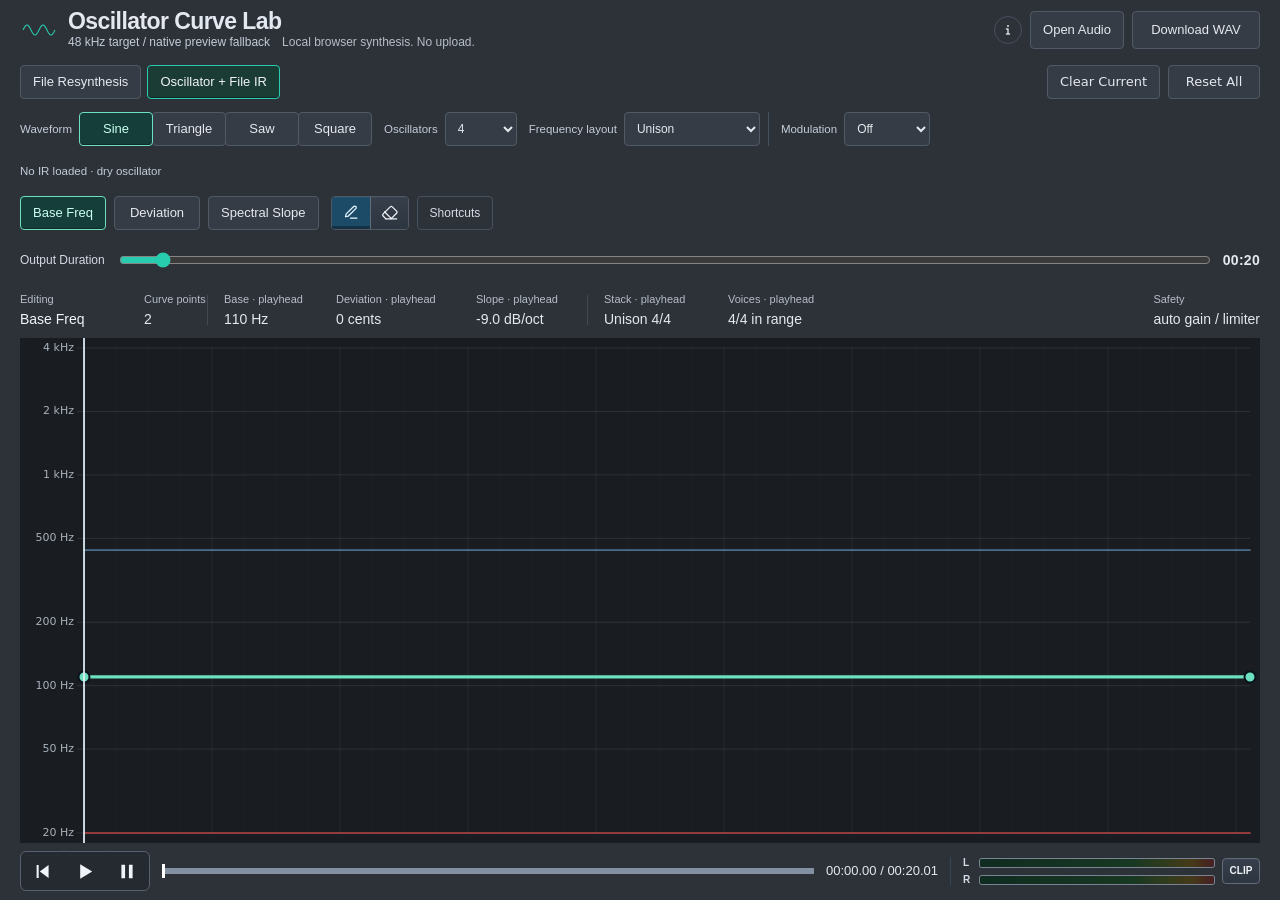
==== commit 5497b0ce: "Align toolbar utilities and simplify technical readouts" ====
--- a/index.html
+++ b/index.html
@@ -19,7 +19,7 @@
   <link rel="stylesheet" href="src/transport-polish.css?v=20261015-2">
   <link rel="stylesheet" href="src/transport-surface.css?v=20261015-3">
   <link rel="stylesheet" href="src/brand-layout.css?v=20261015-1">
-    <link rel="stylesheet" href="src/readout-layout.css?v=20261028-family-guide1">
+    <link rel="stylesheet" href="src/readout-layout.css?v=20261028-toolbar-context1">
     <link rel="stylesheet" href="src/header-rhythm.css?v=20261015-2">
     <link rel="stylesheet" href="src/expanded-editor.css?v=20261015-1">
     <link rel="stylesheet" href="src/settings-density.css?v=20261015-segments1">
@@ -66,6 +66,10 @@
             <button id="convolutionButton" class="active" type="button" aria-pressed="true">Oscillator + File IR</button>
           </div>
 
+          <div class="curveActions">
+            <button id="clearCurveButton" type="button">Clear Current</button>
+            <button id="resetButton" type="button">Reset All</button>
+          </div>
         </div>
         <div class="controlBand" id="oscillatorControls">
           <div class="synthesisGroup">
@@ -159,10 +163,6 @@
               <div class="fileHelpPanel" aria-label="Keyboard shortcuts"><strong>Keyboard shortcuts</strong><h3>Curve editing</h3><dl><dt>Shift-drag</dt><dd>Move this and following points vertically. X stays fixed.</dd><dt>Option-click</dt><dd>Mac: delete a point. PC: Ctrl-click. Endpoints stay protected.</dd><dt>Esc</dt><dd>Cancel the pending Shift group drag.</dd></dl><h3>Playback and controls</h3><dl><dt>Space</dt><dd>Play/pause after a selector is closed. Open menus, inputs and help keep their own keys.</dd><dt>Tab / Shift-Tab</dt><dd>Focus controls. Native range keys adjust the output slider; seeking into an IR tail remains unsupported.</dd></dl><p>Curve values are before modulation and file IR. Output progress includes the existing tail; it does not imply arbitrary tail seeking. Esc closes this guide.</p></div>
             </details>
           </div>
-          <div class="curveActions">
-            <button id="clearCurveButton" type="button">Clear Current</button>
-            <button id="resetButton" type="button">Reset All</button>
-          </div>
         </div>
 
         <section id="durationPanel" class="durationPanel" aria-label="Output Duration" title="Synthesis duration: 0–10 minutes; IR tail may extend output">
--- a/src/readout-layout.css
+++ b/src/readout-layout.css
@@ -83,3 +83,8 @@
 @media(max-width:439px) {
   .shortcutHelp .fileHelpPanel dl { grid-template-columns:100px minmax(0,1fr); gap:7px 10px; }
 }
+
+/* Reset utilities occupy the first row below file actions, before synthesis settings. */
+.sourceBand { justify-content:space-between; }
+.sourceBand > .curveActions { padding:0; align-self:center; }
+.legend { grid-template-columns:minmax(0,1fr); }
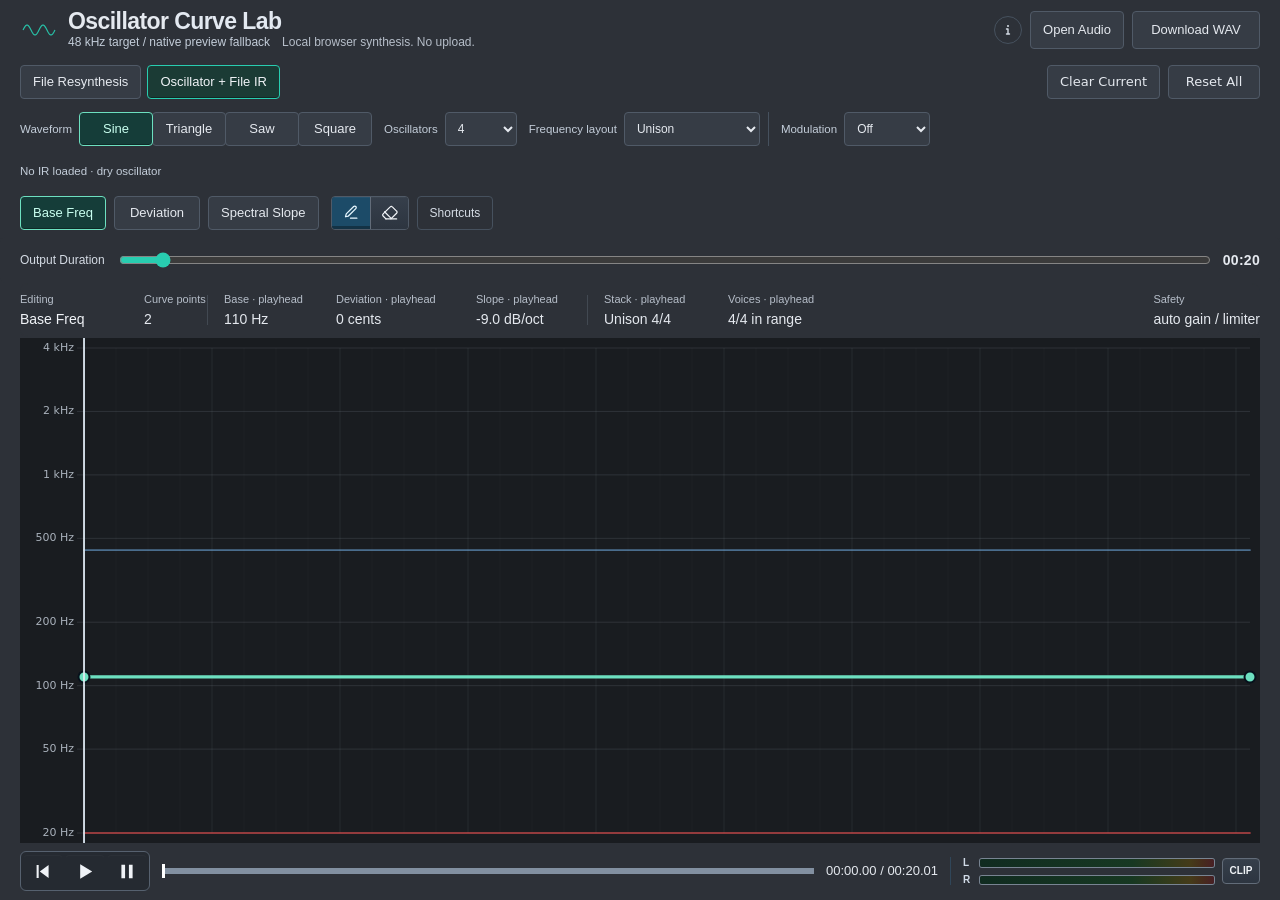
==== commit 3e2c9b56: "Add shared MP3 example for file resynthesis" ====
--- a/index.html
+++ b/index.html
@@ -226,7 +226,7 @@
     </main>
 
     <script src="src/file-help.js?v=20261028-family-guide1" type="module"></script>
-    <script src="src/app.js?v=20261027-shift1" type="module"></script>
+    <script src="src/app.js?v=20261029-default-bach1" type="module"></script>
   <div id="basePitchModeHelp" class="parameterHelp" role="tooltip" hidden><strong>Base Frequency · 20–4000 Hz</strong><span>Set the base for the oscillator stack, or transpose the analyzed partials in File Resynthesis.</span><span class="helpState"></span></div>
 <div id="deviationModeHelp" class="parameterHelp" role="tooltip" hidden><strong>Deviation · Depends on source and layout</strong><span>Unison spreads voices up to ±50 cents. Other layouts and File Resynthesis bend partial relationships with an amount of 0–0.38. Zero keeps the original layout.</span><span class="helpState"></span></div>
 <div id="slopeModeHelp" class="parameterHelp" role="tooltip" hidden><strong>Spectral Slope · −24 to +12 dB/oct</strong><span>Tilt voice or partial levels by frequency relative to the base. Negative values favor lower frequencies; positive values favor higher frequencies.</span><span class="helpState"></span></div>
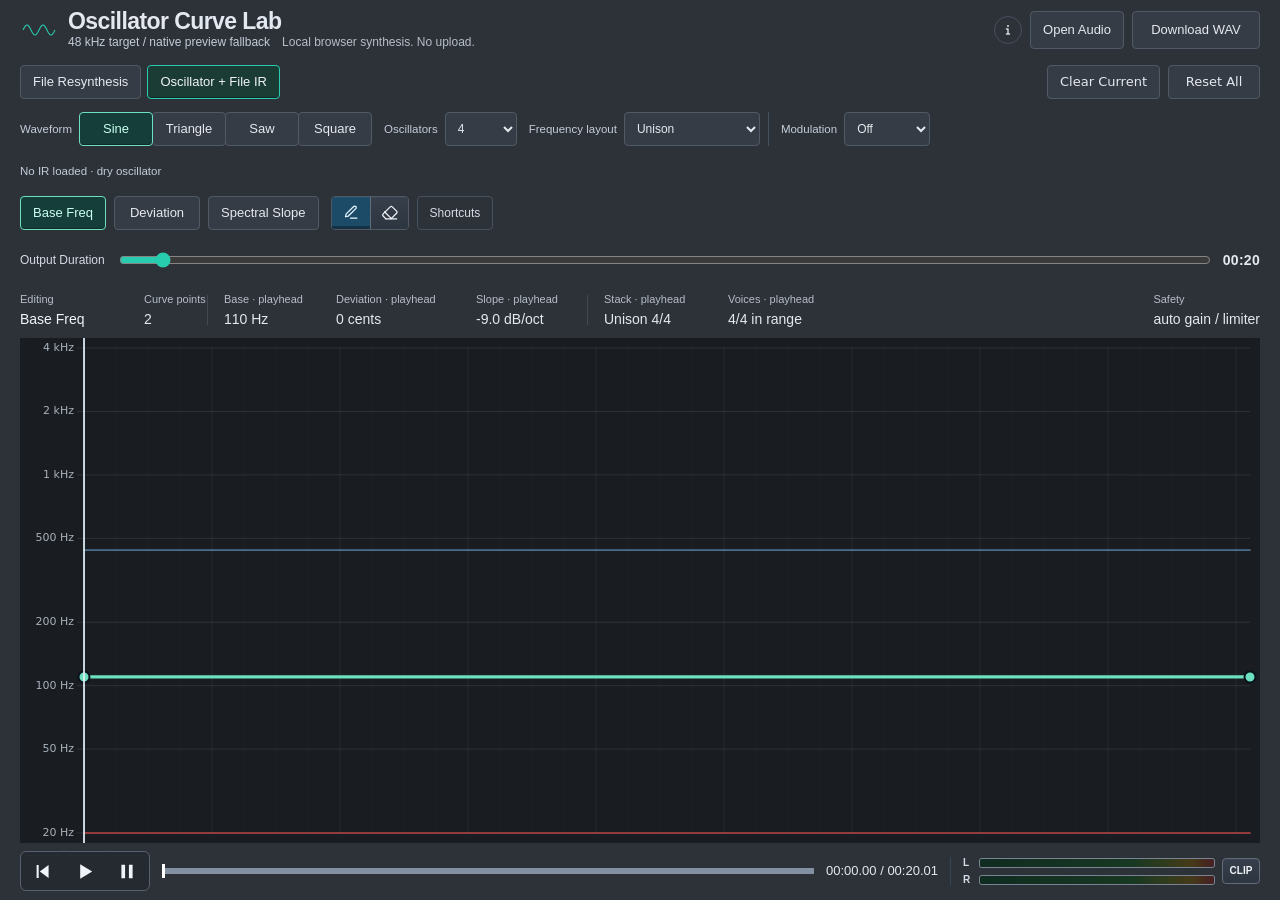
==== commit 673b0096: "Reject invalid decoded audio and retain previous valid sources" ====
--- a/index.html
+++ b/index.html
@@ -226,7 +226,7 @@
     </main>
 
     <script src="src/file-help.js?v=20261028-family-guide1" type="module"></script>
-    <script src="src/app.js?v=20261029-default-bach1" type="module"></script>
+    <script src="src/app.js?v=20261029-input-validation1" type="module"></script>
   <div id="basePitchModeHelp" class="parameterHelp" role="tooltip" hidden><strong>Base Frequency · 20–4000 Hz</strong><span>Set the base for the oscillator stack, or transpose the analyzed partials in File Resynthesis.</span><span class="helpState"></span></div>
 <div id="deviationModeHelp" class="parameterHelp" role="tooltip" hidden><strong>Deviation · Depends on source and layout</strong><span>Unison spreads voices up to ±50 cents. Other layouts and File Resynthesis bend partial relationships with an amount of 0–0.38. Zero keeps the original layout.</span><span class="helpState"></span></div>
 <div id="slopeModeHelp" class="parameterHelp" role="tooltip" hidden><strong>Spectral Slope · −24 to +12 dB/oct</strong><span>Tilt voice or partial levels by frequency relative to the base. Negative values favor lower frequencies; positive values favor higher frequencies.</span><span class="helpState"></span></div>
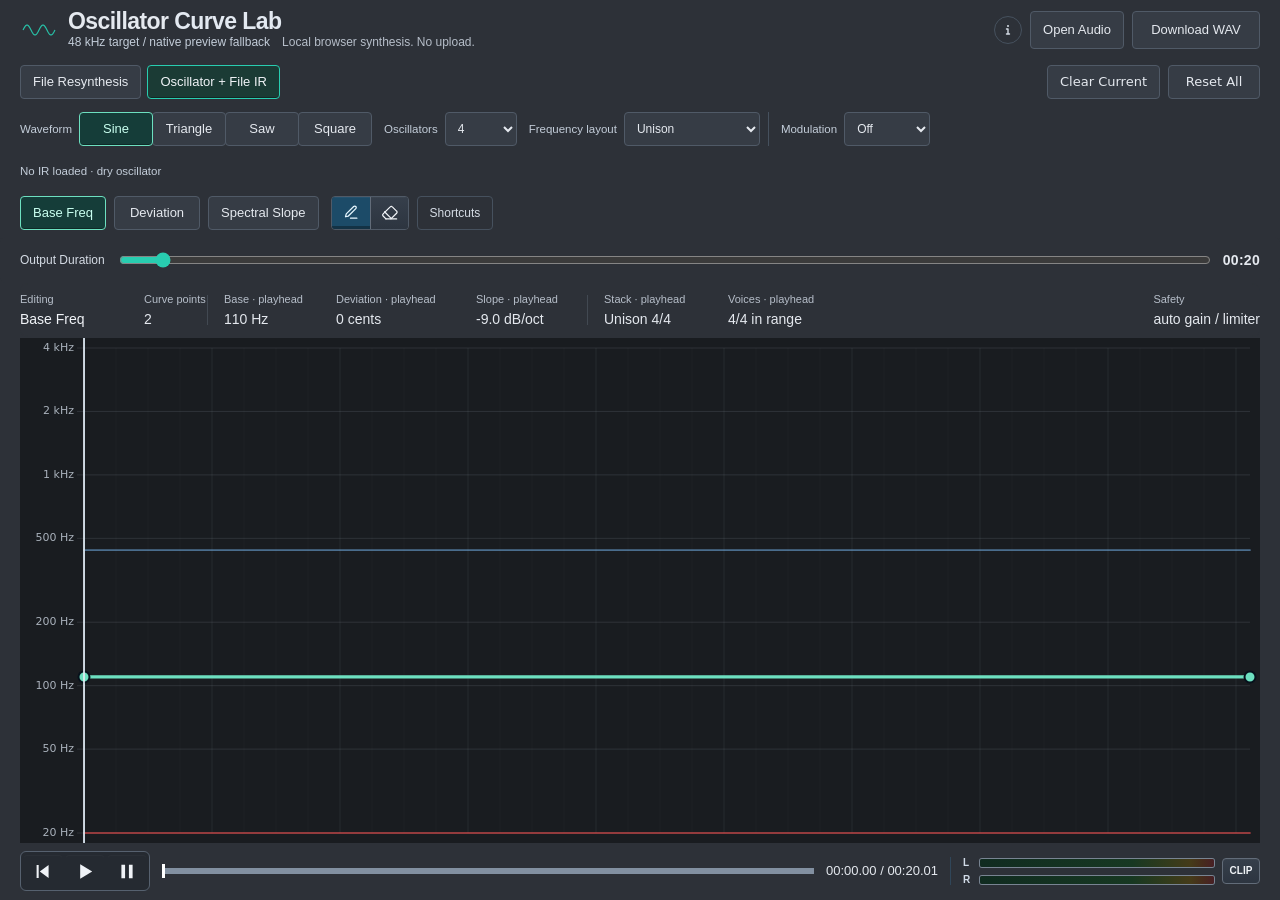
==== commit 093cc1a7: "Crossfade live oscillator changes and preserve playback on seek" ====
--- a/index.html
+++ b/index.html
@@ -226,7 +226,7 @@
     </main>
 
     <script src="src/file-help.js?v=20261028-family-guide1" type="module"></script>
-    <script src="src/app.js?v=20261029-input-validation1" type="module"></script>
+    <script src="src/app.js?v=20261029-live-crossfade1" type="module"></script>
   <div id="basePitchModeHelp" class="parameterHelp" role="tooltip" hidden><strong>Base Frequency · 20–4000 Hz</strong><span>Set the base for the oscillator stack, or transpose the analyzed partials in File Resynthesis.</span><span class="helpState"></span></div>
 <div id="deviationModeHelp" class="parameterHelp" role="tooltip" hidden><strong>Deviation · Depends on source and layout</strong><span>Unison spreads voices up to ±50 cents. Other layouts and File Resynthesis bend partial relationships with an amount of 0–0.38. Zero keeps the original layout.</span><span class="helpState"></span></div>
 <div id="slopeModeHelp" class="parameterHelp" role="tooltip" hidden><strong>Spectral Slope · −24 to +12 dB/oct</strong><span>Tilt voice or partial levels by frequency relative to the base. Negative values favor lower frequencies; positive values favor higher frequencies.</span><span class="helpState"></span></div>
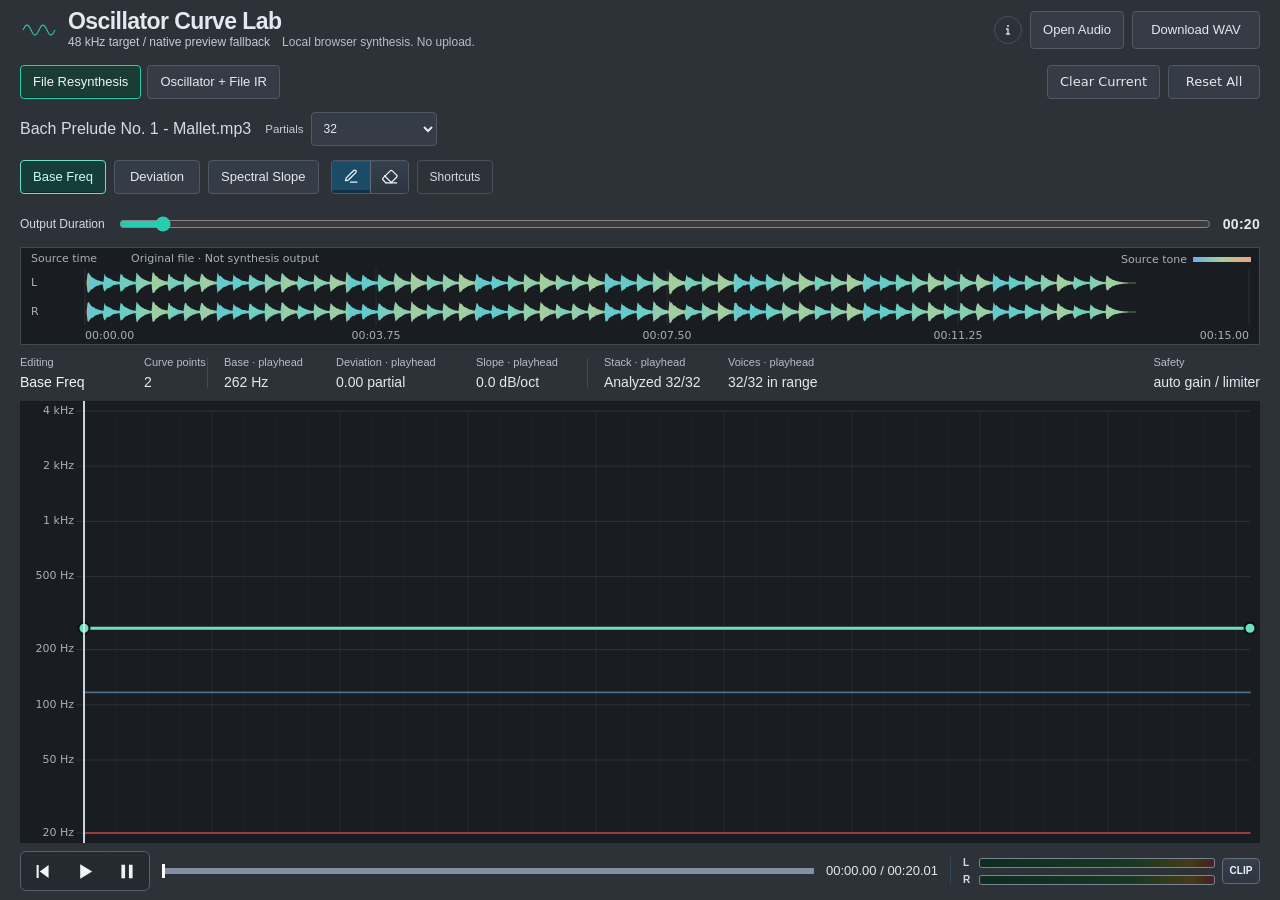
==== commit 2369a298: "Default to file resynthesis and guard IR release and DC analysis" ====
--- a/index.html
+++ b/index.html
@@ -62,8 +62,8 @@
       <section class="editor">
         <div class="sourceBand" title="Choose a synthesis path. File IR processes the oscillator sound.">
           <div class="soundModes" role="group" aria-label="Sound generation mode">
-            <button id="resynthesisMode" type="button" aria-pressed="false">File Resynthesis</button>
-            <button id="convolutionButton" class="active" type="button" aria-pressed="true">Oscillator + File IR</button>
+            <button id="resynthesisMode" class="active" type="button" aria-pressed="true">File Resynthesis</button>
+            <button id="convolutionButton" type="button" aria-pressed="false">Oscillator + File IR</button>
           </div>
 
           <div class="curveActions">
@@ -71,7 +71,7 @@
             <button id="resetButton" type="button">Reset All</button>
           </div>
         </div>
-        <div class="controlBand" id="oscillatorControls">
+        <div class="controlBand resynthesisActive" id="oscillatorControls">
           <div class="synthesisGroup">
           <div class="waveformButtons" role="group" aria-label="Waveform">
             <span>Waveform</span>
@@ -115,12 +115,12 @@
             <input id="modulationRatioInput" type="number" min="0.25" max="8" step="0.25" value="1" inputmode="decimal">
           </label>
           </div>
-          <div id="resynthesisControls" class="resynthesisControls" hidden>
+          <div id="resynthesisControls" class="resynthesisControls">
             <span id="resynthesisSource" class="impulseStatus" role="status">No sound file loaded</span>
             <label class="compactField resynthesisCount">Partials
               <select id="partialCountSelect"><option value="32">32</option><option value="64">64</option></select>
             </label>
-            <span id="analysisStatus" role="status">Open a sound file to analyze</span>
+            <span id="analysisStatus" role="status">Loading default sample…</span>
           </div>
         </div>
 
@@ -226,7 +226,7 @@
     </main>
 
     <script src="src/file-help.js?v=20261028-family-guide1" type="module"></script>
-    <script src="src/app.js?v=20261029-live-crossfade1" type="module"></script>
+    <script src="src/app.js?v=20261030-ir-analysis1" type="module"></script>
   <div id="basePitchModeHelp" class="parameterHelp" role="tooltip" hidden><strong>Base Frequency · 20–4000 Hz</strong><span>Set the base for the oscillator stack, or transpose the analyzed partials in File Resynthesis.</span><span class="helpState"></span></div>
 <div id="deviationModeHelp" class="parameterHelp" role="tooltip" hidden><strong>Deviation · Depends on source and layout</strong><span>Unison spreads voices up to ±50 cents. Other layouts and File Resynthesis bend partial relationships with an amount of 0–0.38. Zero keeps the original layout.</span><span class="helpState"></span></div>
 <div id="slopeModeHelp" class="parameterHelp" role="tooltip" hidden><strong>Spectral Slope · −24 to +12 dB/oct</strong><span>Tilt voice or partial levels by frequency relative to the base. Negative values favor lower frequencies; positive values favor higher frequencies.</span><span class="helpState"></span></div>
